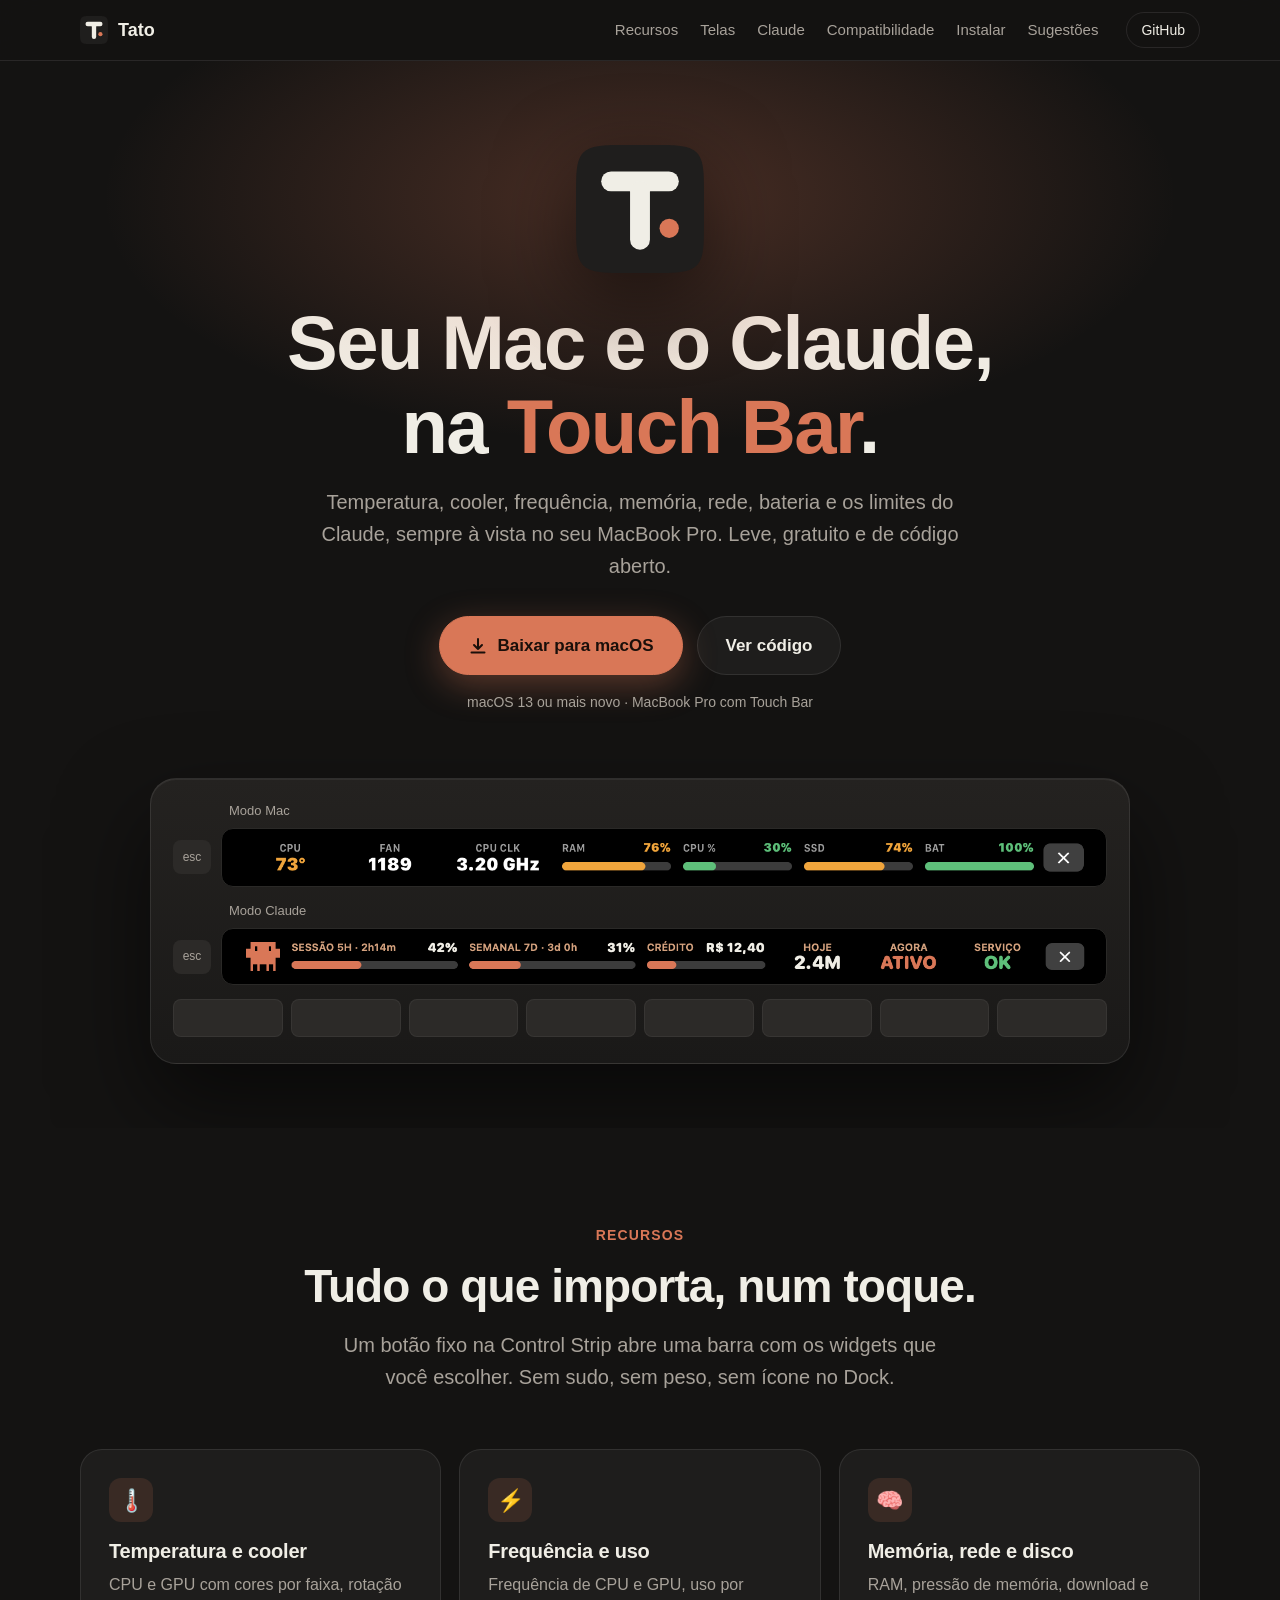
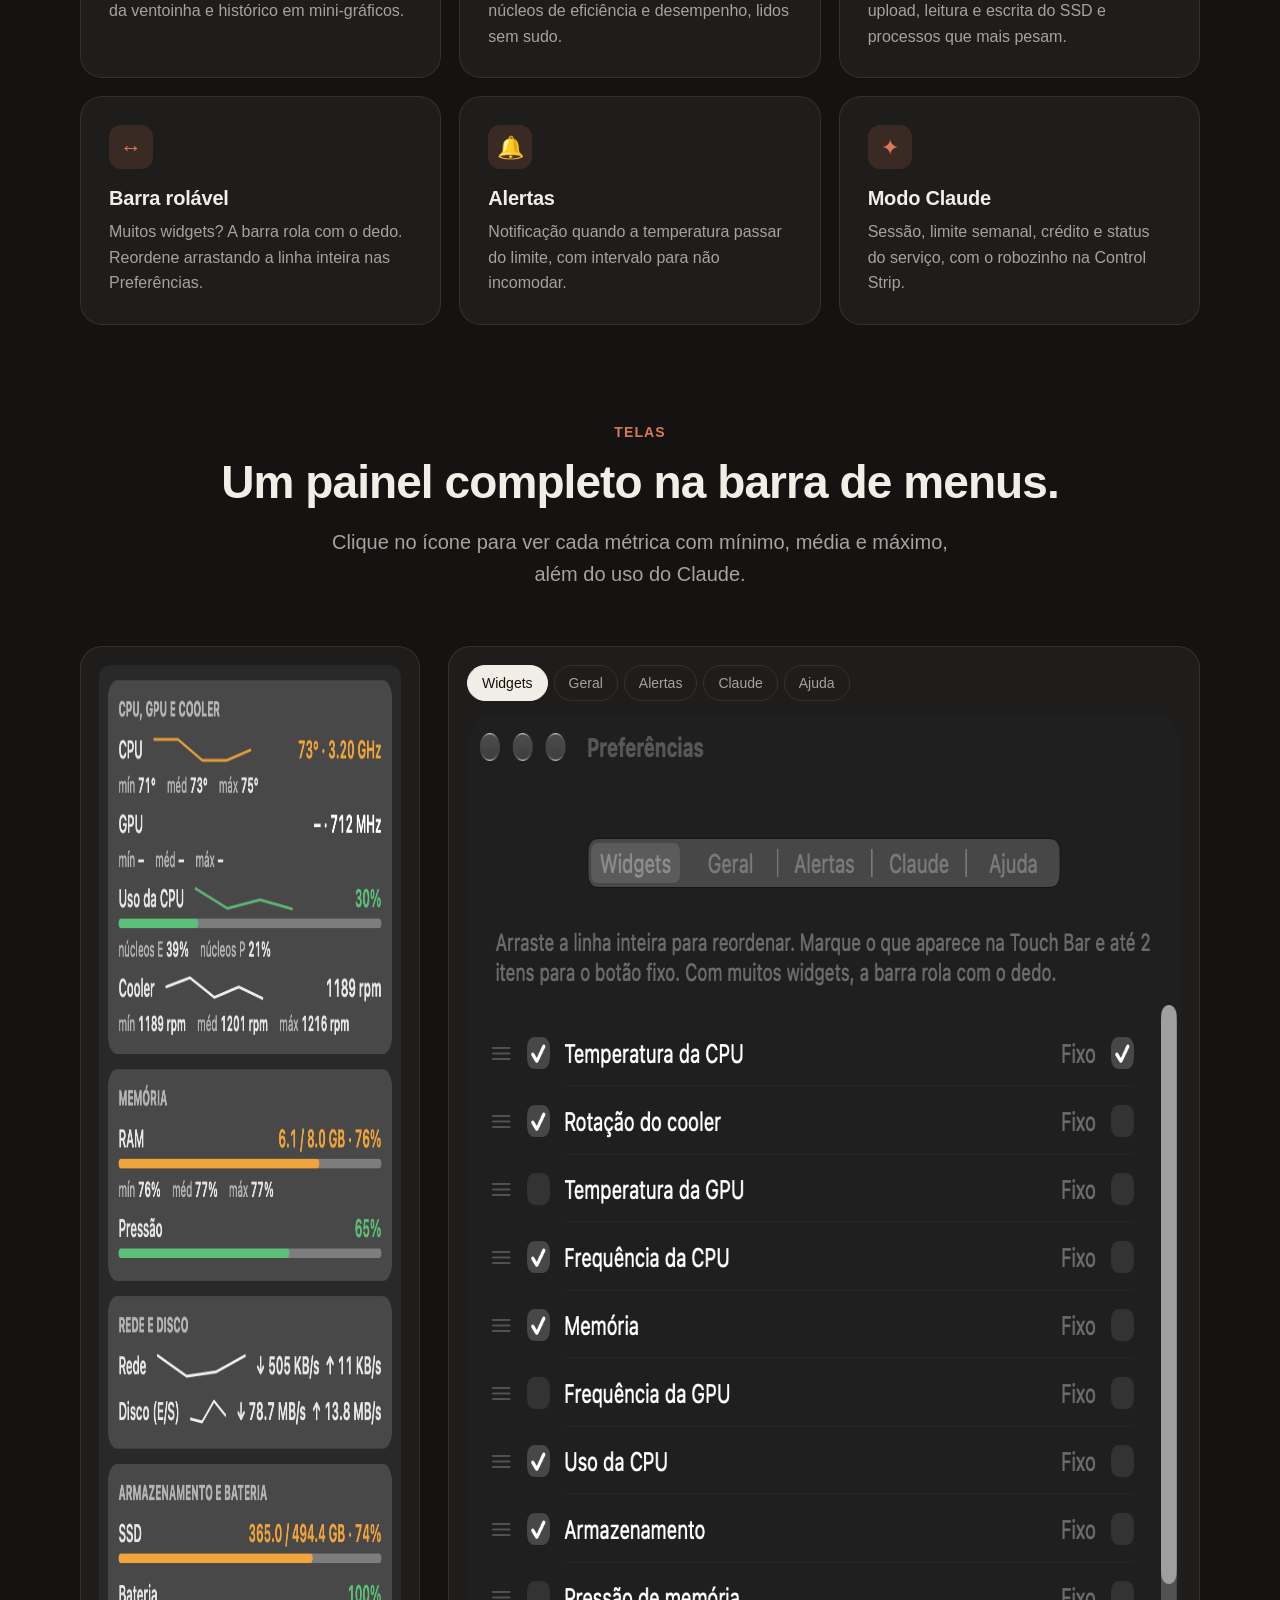
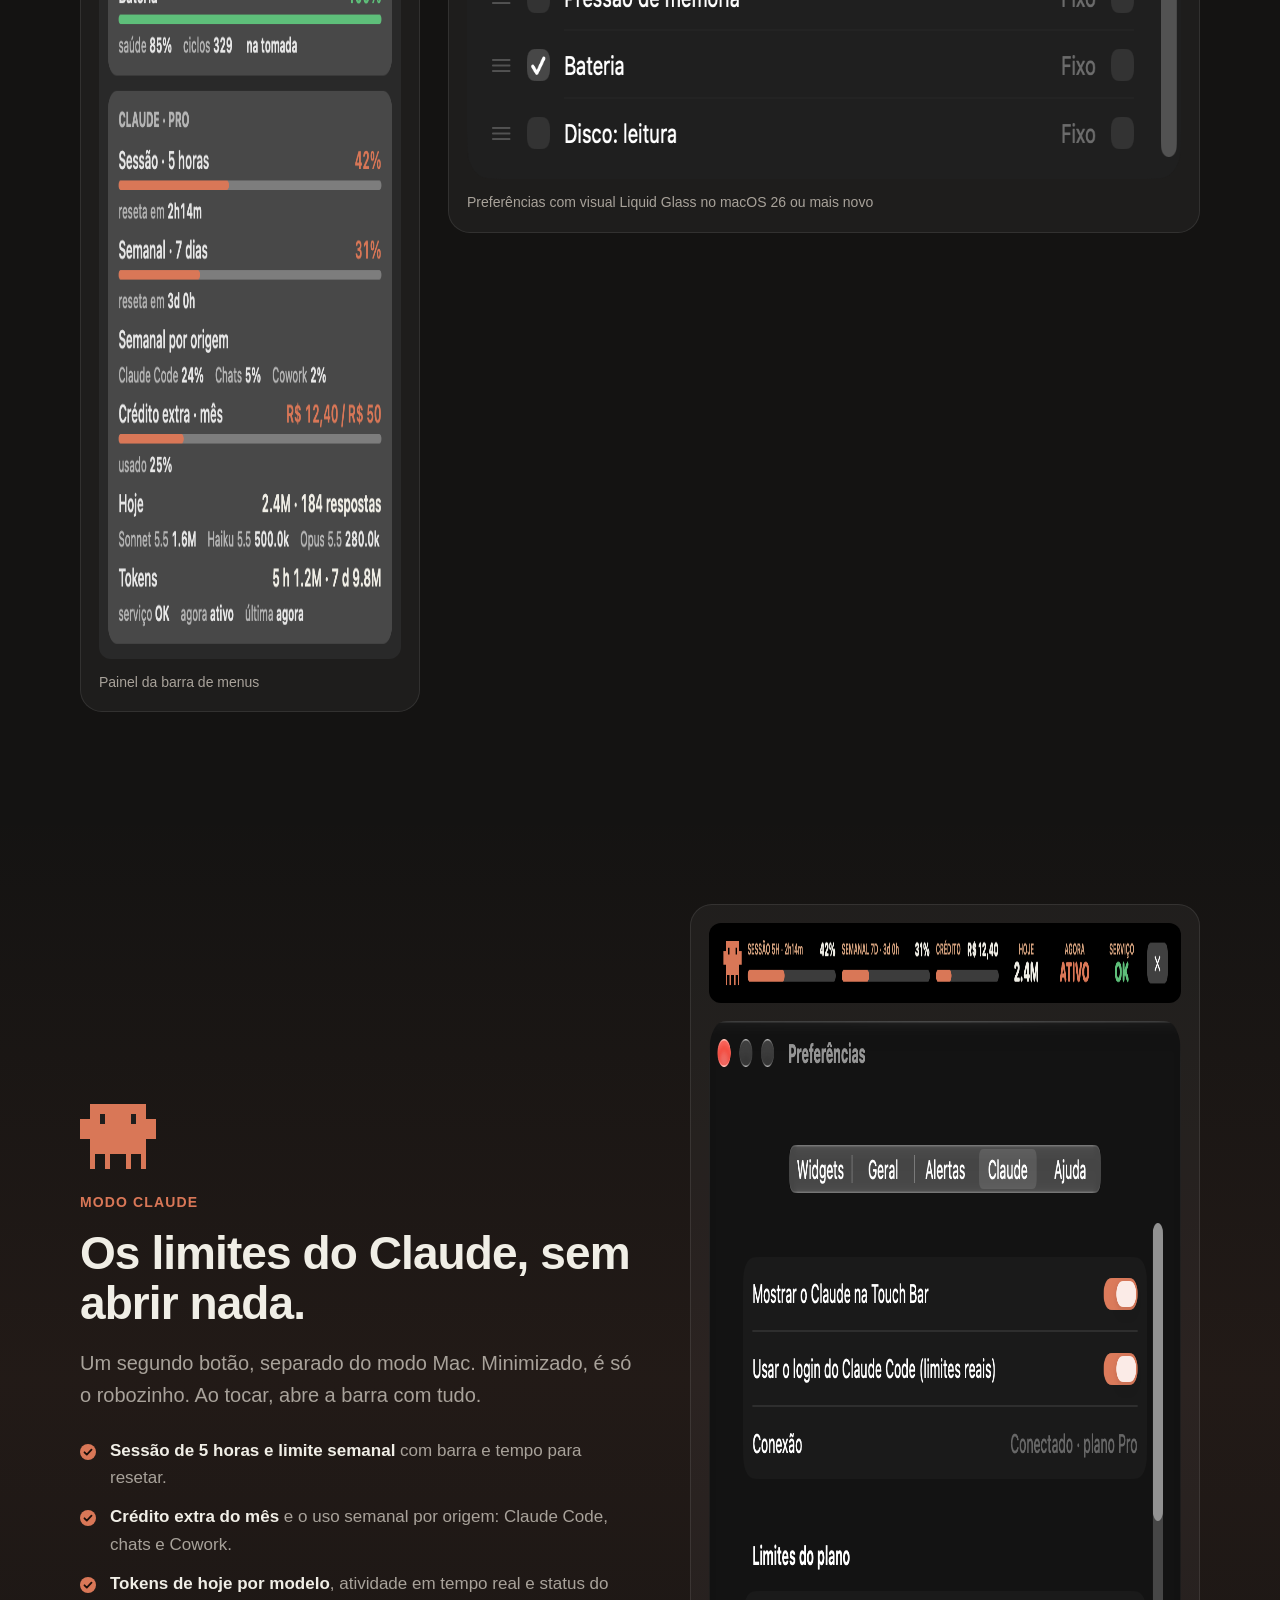
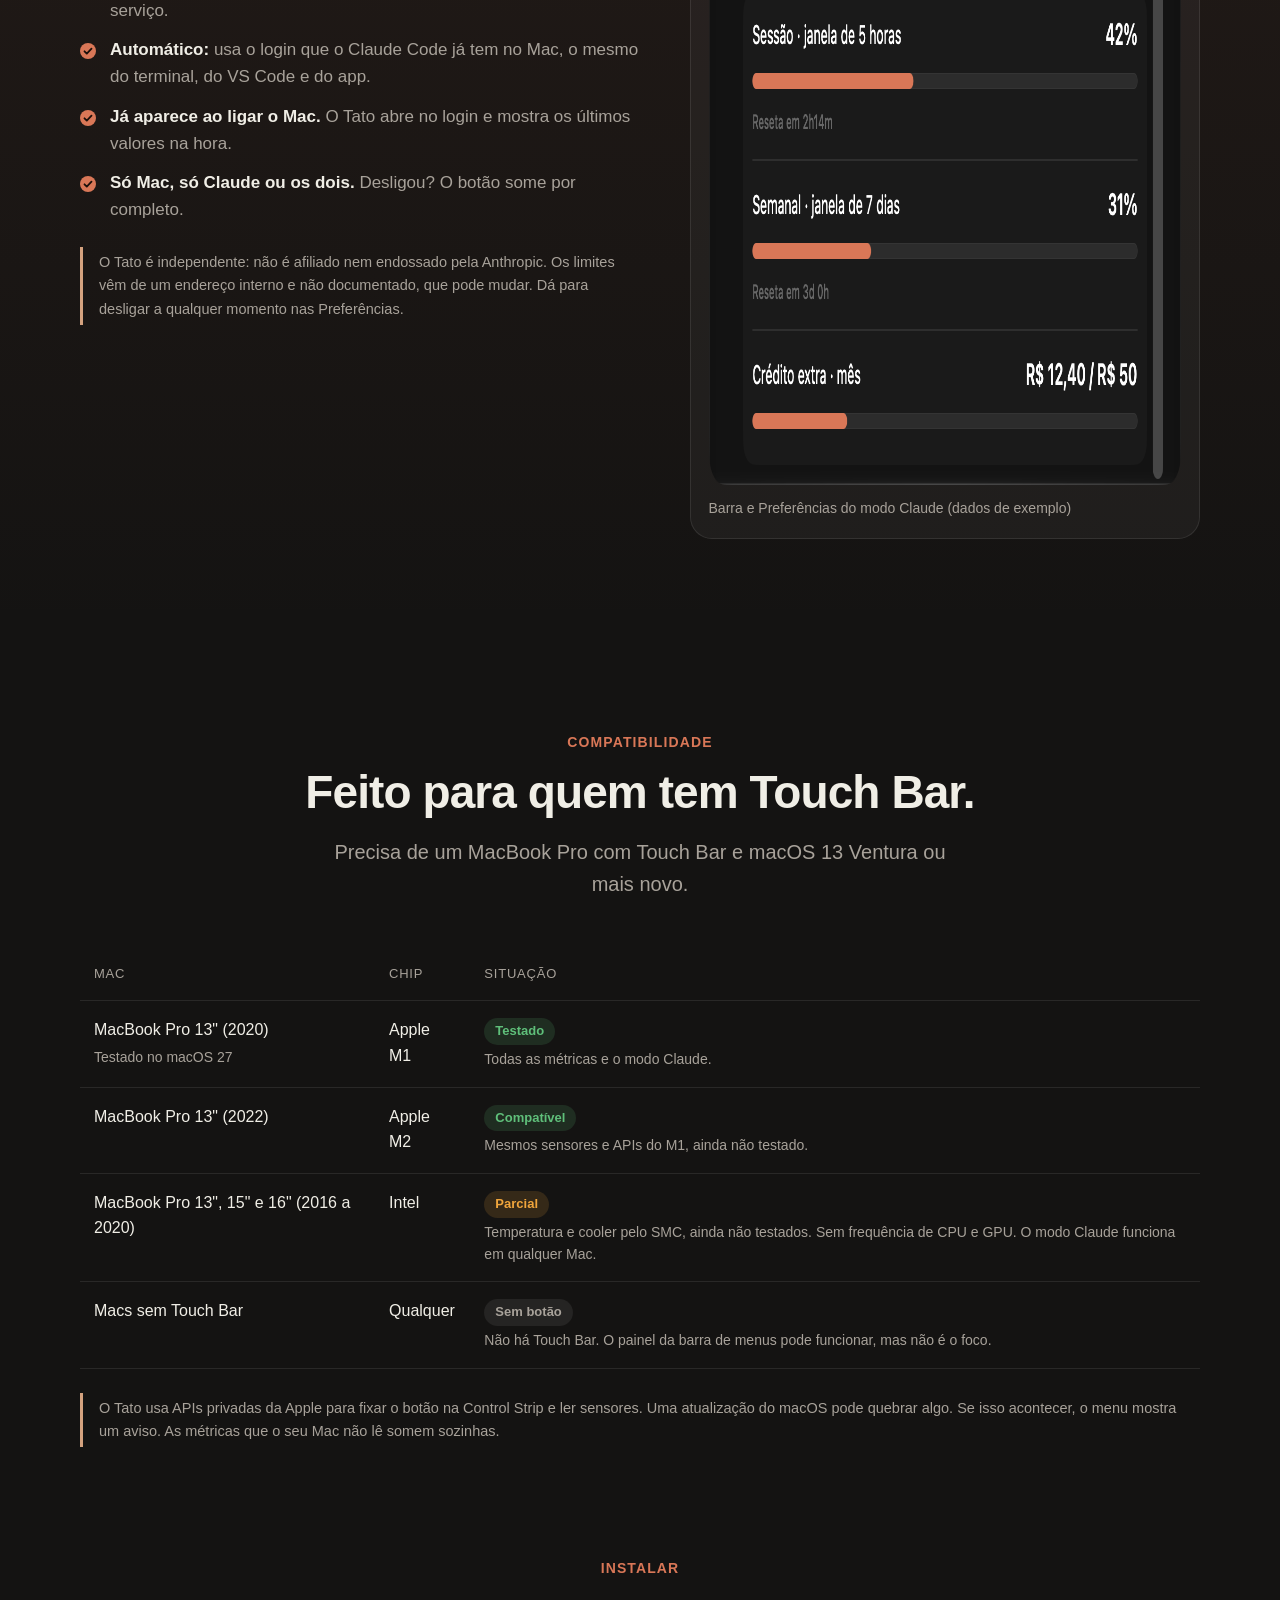
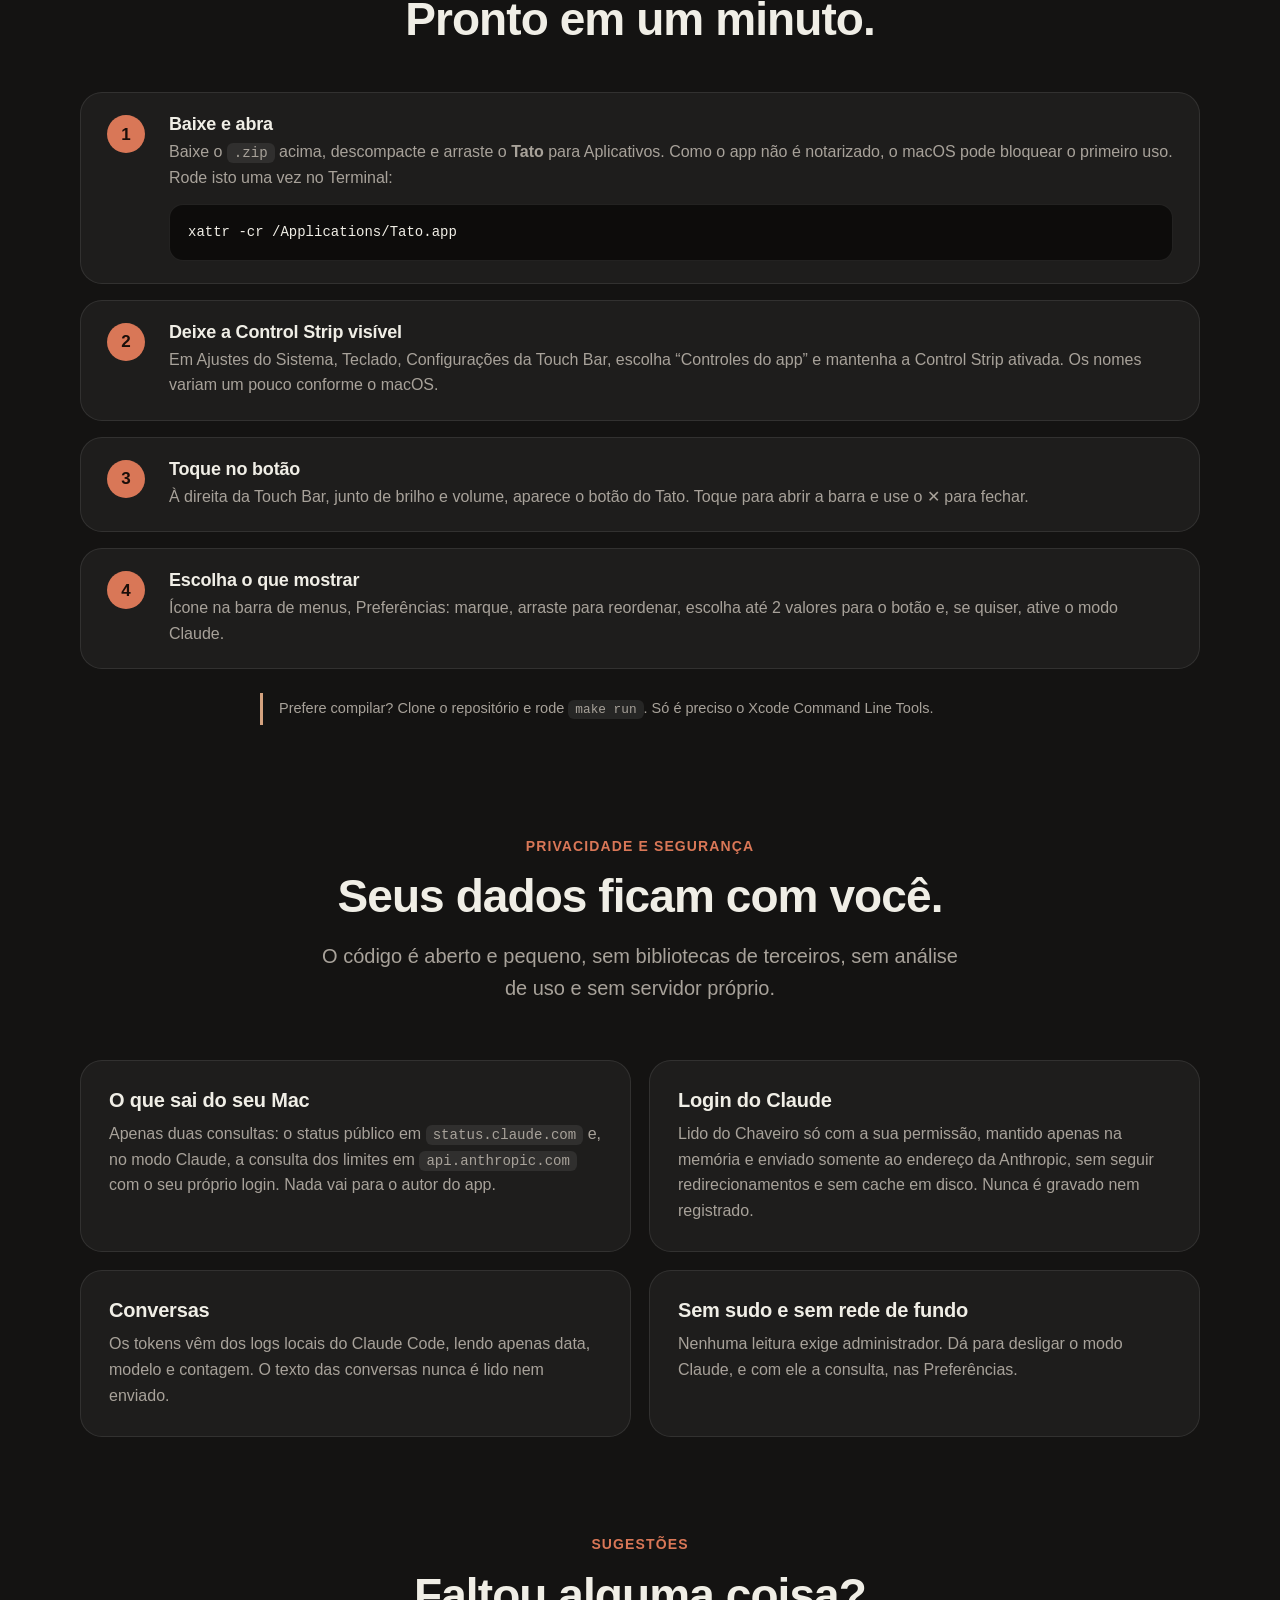
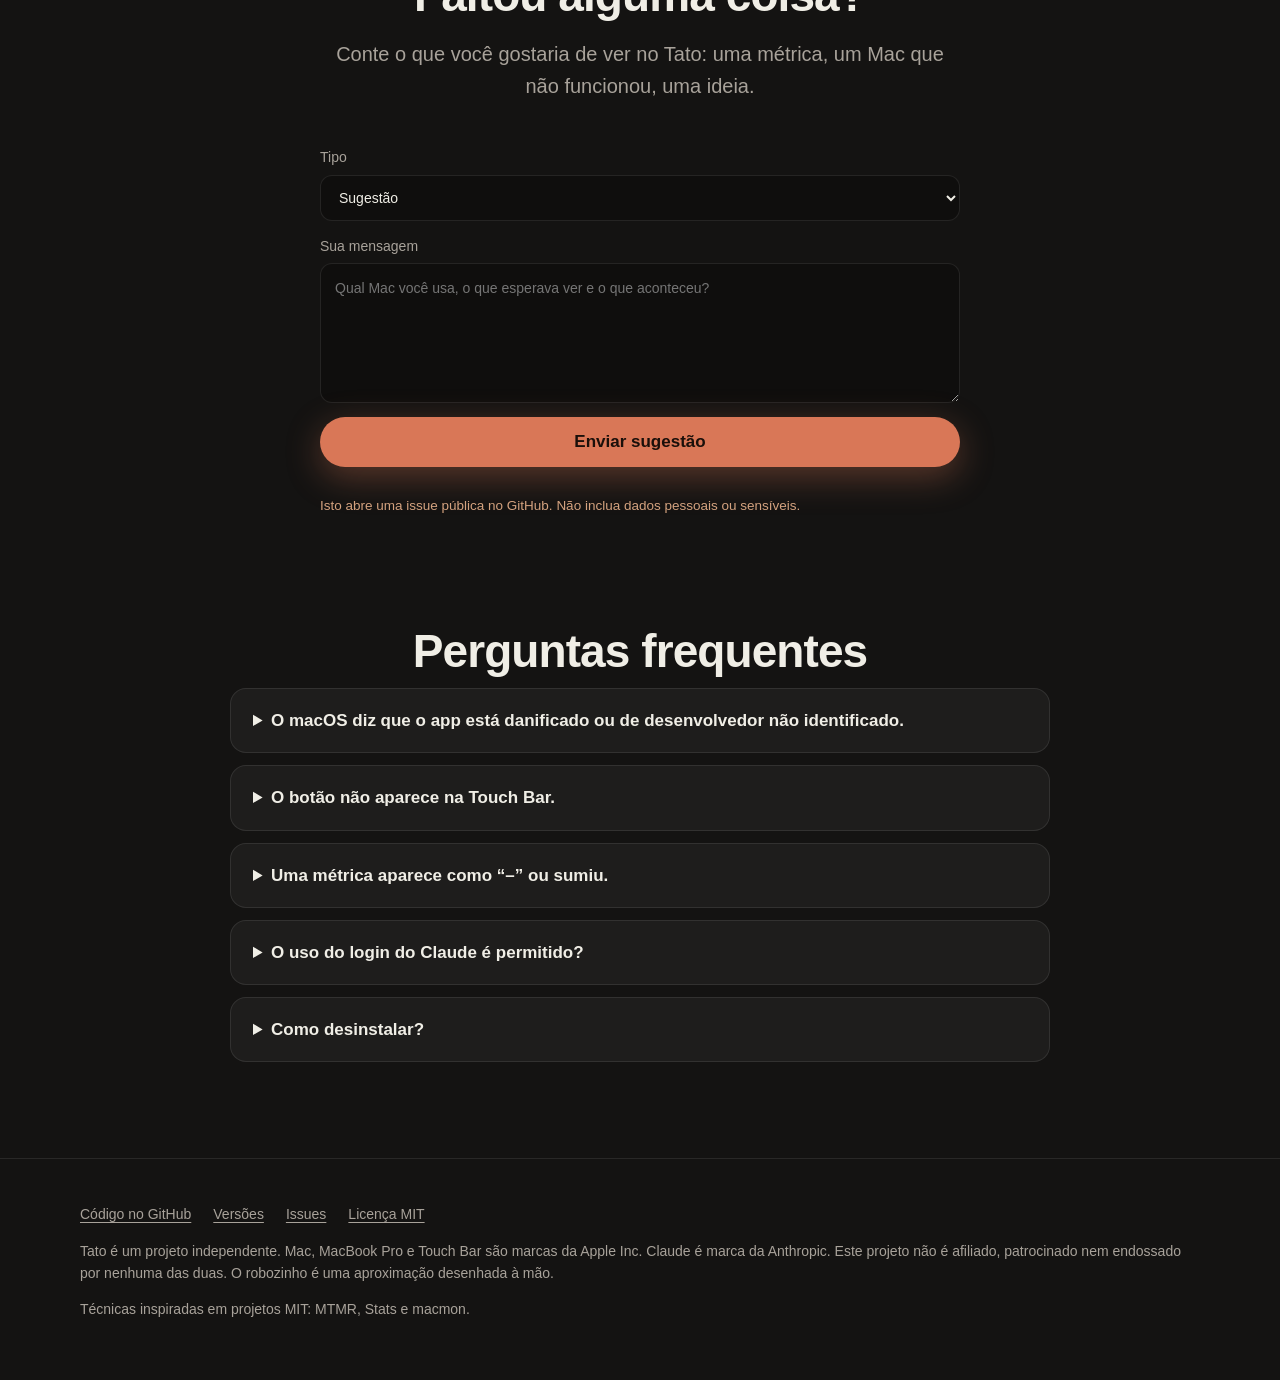
==== docs/index.html @ 489f2dd9 "Tato 2.0.0: Mac and Claude metrics on the Touch Bar Control Strip button with a scrollable widget ba" ====
<!doctype html>
<html lang="pt-BR">
<head>
<meta charset="utf-8">
<meta name="viewport" content="width=device-width, initial-scale=1">
<meta http-equiv="Content-Security-Policy" content="default-src 'none'; img-src 'self' data:; style-src 'self' 'unsafe-inline'; script-src 'self' 'unsafe-inline'; connect-src https://api.github.com; base-uri 'none'; form-action 'none'">
<meta name="referrer" content="no-referrer">
<title>Tato · Métricas do Mac e do Claude na Touch Bar</title>
<meta name="description" content="Tato mostra temperatura, cooler, frequência, memória, rede, bateria e os limites do Claude direto na Touch Bar do seu MacBook Pro. Gratuito e de código aberto.">
<meta name="color-scheme" content="dark">
<meta name="theme-color" content="#141312">
<link rel="icon" href="favicon.svg" type="image/svg+xml">
<style>
  :root {
    --bg: #141312; --bg2: #1b1a18; --card: rgba(255,255,255,.045); --line: rgba(255,255,255,.09);
    --cream: #f0eee6; --muted: #a8a29a; --clay: #d97757; --kraft: #d4a27f; --ok: #5fbf7a; --warn: #f0a53c;
    --radius: 22px;
    --font: -apple-system, BlinkMacSystemFont, "SF Pro Display", "SF Pro Text", "Helvetica Neue", Helvetica, Arial, sans-serif;
    --mono: ui-monospace, "SF Mono", Menlo, Consolas, monospace;
  }
  * { box-sizing: border-box; }
  [hidden] { display: none !important; }
  html { scroll-behavior: smooth; }
  body { margin: 0; background: var(--bg); color: var(--cream); font: 17px/1.6 var(--font); -webkit-font-smoothing: antialiased; }
  a { color: inherit; }
  img { max-width: 100%; display: block; }
  .wrap { width: min(1120px, 100% - 40px); margin-inline: auto; }
  section { padding: 96px 0; }
  h1, h2, h3 { line-height: 1.1; letter-spacing: -.02em; margin: 0; }
  h2 { font-size: clamp(30px, 4.4vw, 46px); }
  h3 { font-size: 20px; letter-spacing: -.01em; }
  .eyebrow { color: var(--clay); font-weight: 600; font-size: 14px; letter-spacing: .08em; text-transform: uppercase; margin-bottom: 14px; }
  .lead { color: var(--muted); font-size: 20px; max-width: 640px; margin: 18px 0 0; }
  .center { text-align: center; } .center .lead { margin-inline: auto; }

  /* nav */
  nav { position: sticky; top: 0; z-index: 10; backdrop-filter: saturate(180%) blur(18px); -webkit-backdrop-filter: saturate(180%) blur(18px); background: rgba(20,19,18,.72); border-bottom: 1px solid var(--line); }
  nav .wrap { display: flex; align-items: center; gap: 28px; height: 60px; }
  .brand { display: flex; align-items: center; gap: 10px; font-weight: 700; font-size: 18px; text-decoration: none; }
  .brand img { width: 28px; height: 28px; }
  nav .links { display: flex; gap: 22px; margin-left: auto; font-size: 15px; color: var(--muted); }
  nav .links a { text-decoration: none; } nav .links a:hover { color: var(--cream); }
  @media (max-width: 760px) { nav .links { display: none; } nav .gh { margin-left: auto; } }
  .gh { font-size: 14px; border: 1px solid var(--line); border-radius: 999px; padding: 6px 14px; text-decoration: none; }
  .gh:hover { background: var(--card); }

  /* hero */
  .hero { padding: 84px 0 64px; text-align: center; position: relative; overflow: hidden; }
  .hero::before { content: ""; position: absolute; inset: -20% -10% auto; height: 700px; background: radial-gradient(closest-side, rgba(217,119,87,.28), transparent 70%); pointer-events: none; }
  .hero .icon { width: 128px; height: 128px; margin: 0 auto 28px; filter: drop-shadow(0 22px 40px rgba(0,0,0,.55)); }
  .hero h1 { font-size: clamp(44px, 7vw, 76px); }
  .hero h1 span { color: var(--clay); }
  .hero .lead { margin-inline: auto; }
  .cta { display: flex; gap: 14px; justify-content: center; flex-wrap: wrap; margin-top: 34px; }
  .btn { display: inline-flex; align-items: center; gap: 10px; border-radius: 999px; padding: 15px 28px; font-weight: 600; font-size: 17px; text-decoration: none; border: 1px solid var(--line); transition: transform .15s, background .15s; }
  .btn:hover { transform: translateY(-1px); }
  .btn.primary { background: var(--clay); border-color: var(--clay); color: #1a0f0a; box-shadow: 0 10px 34px rgba(217,119,87,.35); }
  .btn.primary:hover { background: #e5886a; }
  .btn.ghost { background: var(--card); }
  .btn svg { width: 20px; height: 20px; }
  .meta { color: var(--muted); font-size: 14px; margin-top: 16px; min-height: 22px; }

  /* touch bar mock */
  .device { margin: 64px auto 0; max-width: 980px; position: relative; }
  .keyboard { background: linear-gradient(#242220, #1a1918); border: 1px solid var(--line); border-radius: 26px; padding: 22px 22px 26px; box-shadow: 0 40px 90px rgba(0,0,0,.55), inset 0 1px 0 rgba(255,255,255,.06); }
  .keys { display: flex; gap: 8px; margin-top: 14px; }
  .keys i { flex: 1; height: 38px; border-radius: 8px; background: #2c2a28; border: 1px solid rgba(255,255,255,.05); }
  .tb-row { display: flex; align-items: center; gap: 10px; }
  .tb-row b { font-weight: 500; font-size: 12px; color: var(--muted); width: 38px; height: 34px; display: grid; place-items: center; border-radius: 8px; background: #2c2a28; }
  .tb { flex: 1; background: #000; border-radius: 12px; padding: 5px 8px; border: 1px solid #2a2927; overflow: hidden; }
  .tb img { width: 100%; height: auto; }
  .tb-label { text-align: left; font-size: 13px; color: var(--muted); margin: 14px 0 6px 56px; }
  .tb-label:first-child { margin-top: 0; }

  /* cards */
  .grid { display: grid; gap: 18px; margin-top: 56px; }
  .g3 { grid-template-columns: repeat(3, 1fr); } .g2 { grid-template-columns: repeat(2, 1fr); }
  @media (max-width: 900px) { .g3 { grid-template-columns: repeat(2, 1fr); } }
  @media (max-width: 620px) { .g3, .g2 { grid-template-columns: 1fr; } section { padding: 70px 0; } }
  .card { background: var(--card); border: 1px solid var(--line); border-radius: var(--radius); padding: 28px; }
  .card p { color: var(--muted); margin: 10px 0 0; font-size: 16px; }
  .card .ico { width: 44px; height: 44px; border-radius: 12px; display: grid; place-items: center; background: rgba(217,119,87,.14); color: var(--clay); margin-bottom: 18px; font-size: 22px; }

  /* shots */
  .shots { display: grid; grid-template-columns: 340px 1fr; gap: 28px; align-items: start; margin-top: 56px; }
  @media (max-width: 860px) { .shots { grid-template-columns: 1fr; } }
  .shot { background: var(--card); border: 1px solid var(--line); border-radius: var(--radius); padding: 18px; }
  .shot img { border-radius: 12px; width: 100%; }
  .shot figcaption { color: var(--muted); font-size: 14px; margin-top: 12px; }
  figure { margin: 0; }
  .stack { display: grid; gap: 22px; }
  .tabs { display: flex; gap: 6px; flex-wrap: wrap; margin-bottom: 14px; }
  .tabs button { font: inherit; font-size: 14px; color: var(--muted); background: transparent; border: 1px solid var(--line); border-radius: 999px; padding: 6px 14px; cursor: pointer; }
  .tabs button[aria-selected="true"] { color: #1a0f0a; background: var(--cream); border-color: var(--cream); }

  /* claude */
  .claude { background: linear-gradient(180deg, transparent, rgba(217,119,87,.07) 40%, transparent); }
  .claude-grid { display: grid; grid-template-columns: 1.1fr 1fr; gap: 48px; align-items: center; }
  @media (max-width: 900px) { .claude-grid { grid-template-columns: 1fr; } }
  .robot { width: 76px; height: auto; margin-bottom: 22px; image-rendering: pixelated; }
  ul.ticks { list-style: none; padding: 0; margin: 26px 0 0; display: grid; gap: 12px; }
  ul.ticks li { padding-left: 30px; position: relative; color: var(--muted); }
  ul.ticks li b { color: var(--cream); font-weight: 600; }
  ul.ticks li::before { content: ""; position: absolute; left: 0; top: 7px; width: 16px; height: 16px; border-radius: 50%; background: var(--clay) url("data:image/svg+xml,%3Csvg xmlns='http://www.w3.org/2000/svg' viewBox='0 0 16 16'%3E%3Cpath d='M4.5 8.3l2.3 2.3 4.7-4.9' fill='none' stroke='%231a0f0a' stroke-width='1.8' stroke-linecap='round' stroke-linejoin='round'/%3E%3C/svg%3E") center/16px no-repeat; }
  .note { margin-top: 24px; font-size: 14.5px; color: var(--muted); border-left: 3px solid var(--kraft); padding: 4px 0 4px 16px; }

  /* table */
  .table { width: 100%; border-collapse: collapse; margin-top: 48px; font-size: 16px; }
  .table th, .table td { text-align: left; padding: 16px 14px; border-bottom: 1px solid var(--line); vertical-align: top; }
  .table th { color: var(--muted); font-weight: 500; font-size: 13px; text-transform: uppercase; letter-spacing: .06em; }
  .table td small { display: block; color: var(--muted); font-size: 14px; margin-top: 3px; }
  .pill { display: inline-block; border-radius: 999px; padding: 3px 11px; font-size: 13px; font-weight: 600; white-space: nowrap; }
  .pill.ok { background: rgba(95,191,122,.15); color: var(--ok); }
  .pill.warn { background: rgba(240,165,60,.15); color: var(--warn); }
  .pill.dim { background: rgba(255,255,255,.07); color: var(--muted); }
  .tablewrap { overflow-x: auto; }

  /* steps */
  .steps { counter-reset: s; display: grid; gap: 16px; margin-top: 48px; padding: 0; list-style: none; }
  .steps li { counter-increment: s; display: grid; grid-template-columns: 44px 1fr; gap: 18px; background: var(--card); border: 1px solid var(--line); border-radius: var(--radius); padding: 22px 26px; }
  .steps li::before { content: counter(s); width: 38px; height: 38px; border-radius: 50%; background: var(--clay); color: #1a0f0a; font-weight: 700; display: grid; place-items: center; }
  .steps h3 { font-size: 18px; } .steps p { color: var(--muted); margin: 4px 0 0; font-size: 16px; }
  code, kbd { font-family: var(--mono); font-size: .88em; background: rgba(255,255,255,.08); border-radius: 6px; padding: 2px 7px; }
  pre { background: #0d0c0b; border: 1px solid var(--line); border-radius: 14px; padding: 16px 18px; overflow-x: auto; font: 14px/1.6 var(--mono); color: var(--cream); margin: 14px 0 0; }

  /* form */
  form { max-width: 640px; margin: 44px auto 0; display: grid; gap: 14px; text-align: left; }
  label { font-size: 14px; color: var(--muted); display: grid; gap: 6px; }
  input, select, textarea { font: inherit; color: var(--cream); background: #0f0e0d; border: 1px solid var(--line); border-radius: 12px; padding: 13px 14px; width: 100%; }
  input:focus, select:focus, textarea:focus { outline: 2px solid var(--clay); outline-offset: 1px; }
  textarea { min-height: 140px; resize: vertical; }
  .form-note { font-size: 13.5px; color: var(--muted); }
  .form-note.warn { color: var(--kraft); }

  details { background: var(--card); border: 1px solid var(--line); border-radius: 16px; padding: 18px 22px; margin-top: 12px; }
  summary { cursor: pointer; font-weight: 600; } details p { color: var(--muted); margin: 10px 0 0; font-size: 16px; }

  footer { border-top: 1px solid var(--line); padding: 44px 0 60px; color: var(--muted); font-size: 14px; }
  footer .wrap { display: grid; gap: 14px; }
  footer .row { display: flex; gap: 22px; flex-wrap: wrap; align-items: center; }
  footer a { text-decoration: underline; text-underline-offset: 3px; }
  .sr { position: absolute; width: 1px; height: 1px; overflow: hidden; clip: rect(0 0 0 0); }
  @media (prefers-reduced-motion: reduce) { html { scroll-behavior: auto; } .btn { transition: none; } }
</style>
</head>
<body>

<nav>
  <div class="wrap">
    <a class="brand" href="#top"><img src="icon.svg" alt="" width="28" height="28">Tato</a>
    <div class="links">
      <a href="#recursos">Recursos</a>
      <a href="#telas">Telas</a>
      <a href="#claude">Claude</a>
      <a href="#compatibilidade">Compatibilidade</a>
      <a href="#instalar">Instalar</a>
      <a href="#sugestoes">Sugestões</a>
    </div>
    <a class="gh" href="https://github.com/waltinho17/tato" rel="noopener">GitHub</a>
  </div>
</nav>

<header class="hero" id="top">
  <div class="wrap">
    <img class="icon" src="icon.svg" alt="Ícone do Tato: um T branco com um ponto laranja sobre fundo grafite" width="128" height="128">
    <h1>Seu Mac e o Claude,<br>na <span>Touch Bar</span>.</h1>
    <p class="lead">Temperatura, cooler, frequência, memória, rede, bateria e os limites do Claude, sempre à vista no seu MacBook Pro. Leve, gratuito e de código aberto.</p>
    <div class="cta">
      <a id="download" class="btn primary" href="https://github.com/waltinho17/tato/releases/latest" rel="noopener">
        <svg viewBox="0 0 20 20" fill="none" stroke="currentColor" stroke-width="2" stroke-linecap="round" stroke-linejoin="round" aria-hidden="true"><path d="M10 3v10m0 0l-4-4m4 4l4-4M3.5 16.5h13"/></svg>
        <span id="download-label">Baixar para macOS</span>
      </a>
      <a class="btn ghost" href="https://github.com/waltinho17/tato" rel="noopener">Ver código</a>
    </div>
    <p class="meta" id="download-meta">macOS 13 ou mais novo · MacBook Pro com Touch Bar</p>

    <div class="device" aria-label="Exemplos da Touch Bar com o Tato">
      <div class="keyboard">
        <div class="tb-label">Modo Mac</div>
        <div class="tb-row"><b>esc</b><div class="tb"><img src="assets/mac-bar.png" alt="Touch Bar com CPU, cooler, frequência, memória, uso, SSD e bateria" width="1464" height="80"></div></div>
        <div class="tb-label">Modo Claude</div>
        <div class="tb-row"><b>esc</b><div class="tb"><img src="assets/claude-bar.png" alt="Touch Bar com sessão, limite semanal, crédito, tokens do dia, atividade e status do Claude" width="1524" height="80"></div></div>
        <div class="keys" aria-hidden="true"><i></i><i></i><i></i><i></i><i></i><i></i><i></i><i></i></div>
      </div>
    </div>
  </div>
</header>

<section id="recursos">
  <div class="wrap">
    <div class="center">
      <div class="eyebrow">Recursos</div>
      <h2>Tudo o que importa, num toque.</h2>
      <p class="lead">Um botão fixo na Control Strip abre uma barra com os widgets que você escolher. Sem sudo, sem peso, sem ícone no Dock.</p>
    </div>
    <div class="grid g3">
      <div class="card"><div class="ico">🌡️</div><h3>Temperatura e cooler</h3><p>CPU e GPU com cores por faixa, rotação da ventoinha e histórico em mini-gráficos.</p></div>
      <div class="card"><div class="ico">⚡</div><h3>Frequência e uso</h3><p>Frequência de CPU e GPU, uso por núcleos de eficiência e desempenho, lidos sem sudo.</p></div>
      <div class="card"><div class="ico">🧠</div><h3>Memória, rede e disco</h3><p>RAM, pressão de memória, download e upload, leitura e escrita do SSD e processos que mais pesam.</p></div>
      <div class="card"><div class="ico">↔️</div><h3>Barra rolável</h3><p>Muitos widgets? A barra rola com o dedo. Reordene arrastando a linha inteira nas Preferências.</p></div>
      <div class="card"><div class="ico">🔔</div><h3>Alertas</h3><p>Notificação quando a temperatura passar do limite, com intervalo para não incomodar.</p></div>
      <div class="card"><div class="ico">✦</div><h3>Modo Claude</h3><p>Sessão, limite semanal, crédito e status do serviço, com o robozinho na Control Strip.</p></div>
    </div>
  </div>
</section>

<section id="telas" style="padding-top:0">
  <div class="wrap">
    <div class="center">
      <div class="eyebrow">Telas</div>
      <h2>Um painel completo na barra de menus.</h2>
      <p class="lead">Clique no ícone para ver cada métrica com mínimo, média e máximo, além do uso do Claude.</p>
    </div>
    <div class="shots">
      <figure class="shot"><img src="assets/dashboard.png" alt="Painel do Tato na barra de menus com CPU, memória, rede, bateria e Claude" width="680" height="1594" loading="lazy"><figcaption>Painel da barra de menus</figcaption></figure>
      <div class="stack">
        <figure class="shot">
          <div class="tabs" role="tablist" aria-label="Telas de preferências">
            <button role="tab" aria-selected="true" data-img="assets/prefs-tab0.png" data-alt="Preferências, aba Widgets, com lista para arrastar e reordenar">Widgets</button>
            <button role="tab" aria-selected="false" data-img="assets/prefs-tab1.png" data-alt="Preferências, aba Geral">Geral</button>
            <button role="tab" aria-selected="false" data-img="assets/prefs-tab2.png" data-alt="Preferências, aba Alertas">Alertas</button>
            <button role="tab" aria-selected="false" data-img="assets/prefs-tab3.png" data-alt="Preferências, aba Claude, com limites do plano">Claude</button>
            <button role="tab" aria-selected="false" data-img="assets/prefs-tab4.png" data-alt="Preferências, aba Ajuda, com o passo a passo">Ajuda</button>
          </div>
          <img id="prefs-img" src="assets/prefs-tab0.png" alt="Preferências, aba Widgets, com lista para arrastar e reordenar" width="1000" height="1064" loading="lazy">
          <figcaption>Preferências com visual Liquid Glass no macOS 26 ou mais novo</figcaption>
        </figure>
      </div>
    </div>
  </div>
</section>

<section id="claude" class="claude">
  <div class="wrap claude-grid">
    <div>
      <img class="robot" src="assets/robot.svg" alt="Robozinho pixelado do Claude" width="76" height="66">
      <div class="eyebrow">Modo Claude</div>
      <h2>Os limites do Claude, sem abrir nada.</h2>
      <p class="lead">Um segundo botão, separado do modo Mac. Minimizado, é só o robozinho. Ao tocar, abre a barra com tudo.</p>
      <ul class="ticks">
        <li><b>Sessão de 5 horas e limite semanal</b> com barra e tempo para resetar.</li>
        <li><b>Crédito extra do mês</b> e o uso semanal por origem: Claude Code, chats e Cowork.</li>
        <li><b>Tokens de hoje por modelo</b>, atividade em tempo real e status do serviço.</li>
        <li><b>Automático:</b> usa o login que o Claude Code já tem no Mac, o mesmo do terminal, do VS Code e do app.</li>
        <li><b>Já aparece ao ligar o Mac.</b> O Tato abre no login e mostra os últimos valores na hora.</li>
        <li><b>Só Mac, só Claude ou os dois.</b> Desligou? O botão some por completo.</li>
      </ul>
      <p class="note">O Tato é independente: não é afiliado nem endossado pela Anthropic. Os limites vêm de um endereço interno e não documentado, que pode mudar. Dá para desligar a qualquer momento nas Preferências.</p>
    </div>
    <figure class="shot"><img src="assets/claude-bar.png" alt="Barra do Claude na Touch Bar" width="1524" height="80" loading="lazy" style="background:#000;padding:6px;border-radius:12px"><div style="height:18px"></div><img src="assets/prefs-tab3.png" alt="Aba Claude das Preferências" width="1000" height="1064" loading="lazy"><figcaption>Barra e Preferências do modo Claude (dados de exemplo)</figcaption></figure>
  </div>
</section>

<section id="compatibilidade">
  <div class="wrap">
    <div class="center">
      <div class="eyebrow">Compatibilidade</div>
      <h2>Feito para quem tem Touch Bar.</h2>
      <p class="lead">Precisa de um MacBook Pro com Touch Bar e macOS 13 Ventura ou mais novo.</p>
    </div>
    <div class="tablewrap">
      <table class="table">
        <thead><tr><th>Mac</th><th>Chip</th><th>Situação</th></tr></thead>
        <tbody>
          <tr><td>MacBook Pro 13" (2020)<small>Testado no macOS 27</small></td><td>Apple M1</td><td><span class="pill ok">Testado</span><small>Todas as métricas e o modo Claude.</small></td></tr>
          <tr><td>MacBook Pro 13" (2022)</td><td>Apple M2</td><td><span class="pill ok">Compatível</span><small>Mesmos sensores e APIs do M1, ainda não testado.</small></td></tr>
          <tr><td>MacBook Pro 13", 15" e 16" (2016 a 2020)</td><td>Intel</td><td><span class="pill warn">Parcial</span><small>Temperatura e cooler pelo SMC, ainda não testados. Sem frequência de CPU e GPU. O modo Claude funciona em qualquer Mac.</small></td></tr>
          <tr><td>Macs sem Touch Bar</td><td>Qualquer</td><td><span class="pill dim">Sem botão</span><small>Não há Touch Bar. O painel da barra de menus pode funcionar, mas não é o foco.</small></td></tr>
        </tbody>
      </table>
    </div>
    <p class="note">O Tato usa APIs privadas da Apple para fixar o botão na Control Strip e ler sensores. Uma atualização do macOS pode quebrar algo. Se isso acontecer, o menu mostra um aviso. As métricas que o seu Mac não lê somem sozinhas.</p>
  </div>
</section>

<section id="instalar" style="padding-top:0">
  <div class="wrap">
    <div class="center">
      <div class="eyebrow">Instalar</div>
      <h2>Pronto em um minuto.</h2>
    </div>
    <ol class="steps">
      <li><div><h3>Baixe e abra</h3><p>Baixe o <code>.zip</code> acima, descompacte e arraste o <b>Tato</b> para Aplicativos. Como o app não é notarizado, o macOS pode bloquear o primeiro uso. Rode isto uma vez no Terminal:</p><pre>xattr -cr /Applications/Tato.app</pre></div></li>
      <li><div><h3>Deixe a Control Strip visível</h3><p>Em Ajustes do Sistema, Teclado, Configurações da Touch Bar, escolha “Controles do app” e mantenha a Control Strip ativada. Os nomes variam um pouco conforme o macOS.</p></div></li>
      <li><div><h3>Toque no botão</h3><p>À direita da Touch Bar, junto de brilho e volume, aparece o botão do Tato. Toque para abrir a barra e use o ✕ para fechar.</p></div></li>
      <li><div><h3>Escolha o que mostrar</h3><p>Ícone na barra de menus, Preferências: marque, arraste para reordenar, escolha até 2 valores para o botão e, se quiser, ative o modo Claude.</p></div></li>
    </ol>
    <p class="note" style="max-width:760px;margin-inline:auto">Prefere compilar? Clone o repositório e rode <code>make run</code>. Só é preciso o Xcode Command Line Tools.</p>
  </div>
</section>

<section id="seguranca" style="padding-top:0">
  <div class="wrap">
    <div class="center">
      <div class="eyebrow">Privacidade e segurança</div>
      <h2>Seus dados ficam com você.</h2>
      <p class="lead">O código é aberto e pequeno, sem bibliotecas de terceiros, sem análise de uso e sem servidor próprio.</p>
    </div>
    <div class="grid g2">
      <div class="card"><h3>O que sai do seu Mac</h3><p>Apenas duas consultas: o status público em <code>status.claude.com</code> e, no modo Claude, a consulta dos limites em <code>api.anthropic.com</code> com o seu próprio login. Nada vai para o autor do app.</p></div>
      <div class="card"><h3>Login do Claude</h3><p>Lido do Chaveiro só com a sua permissão, mantido apenas na memória e enviado somente ao endereço da Anthropic, sem seguir redirecionamentos e sem cache em disco. Nunca é gravado nem registrado.</p></div>
      <div class="card"><h3>Conversas</h3><p>Os tokens vêm dos logs locais do Claude Code, lendo apenas data, modelo e contagem. O texto das conversas nunca é lido nem enviado.</p></div>
      <div class="card"><h3>Sem sudo e sem rede de fundo</h3><p>Nenhuma leitura exige administrador. Dá para desligar o modo Claude, e com ele a consulta, nas Preferências.</p></div>
    </div>
  </div>
</section>

<section id="sugestoes" class="center" style="padding-top:0">
  <div class="wrap">
    <div class="eyebrow">Sugestões</div>
    <h2>Faltou alguma coisa?</h2>
    <p class="lead">Conte o que você gostaria de ver no Tato: uma métrica, um Mac que não funcionou, uma ideia.</p>
    <form id="feedback" novalidate>
      <label>Tipo
        <select id="fb-type">
          <option value="Sugestão">Sugestão</option>
          <option value="Problema">Problema em um Mac</option>
          <option value="Elogio">Elogio</option>
        </select>
      </label>
      <label>Sua mensagem
        <textarea id="fb-msg" maxlength="1500" placeholder="Qual Mac você usa, o que esperava ver e o que aconteceu?" required></textarea>
      </label>
      <label id="fb-email-wrap" hidden>Seu e-mail (opcional, para eu responder)
        <input id="fb-email" type="email" maxlength="120" placeholder="voce@exemplo.com" autocomplete="email">
      </label>
      <button class="btn primary" type="submit" style="justify-content:center;border:0;cursor:pointer;font-family:inherit">Enviar sugestão</button>
      <p class="form-note" id="fb-note"></p>
    </form>
  </div>
</section>

<section style="padding-top:0">
  <div class="wrap" style="max-width:820px">
    <div class="center"><h2>Perguntas frequentes</h2></div>
    <details><summary>O macOS diz que o app está danificado ou de desenvolvedor não identificado.</summary><p>O Tato é gratuito e não é notarizado pela Apple. Rode <code>xattr -cr /Applications/Tato.app</code> no Terminal e abra de novo.</p></details>
    <details><summary>O botão não aparece na Touch Bar.</summary><p>Confira em Ajustes do Sistema, Teclado, Configurações da Touch Bar, se a Control Strip está ativa e se o modo não é “Control Strip expandida”. Depois reabra o Tato.</p></details>
    <details><summary>Uma métrica aparece como “–” ou sumiu.</summary><p>O seu Mac não lê essa métrica. Rode <code>make probe</code> no repositório para ver exatamente o que cada sensor devolve. A temperatura da GPU também mostra “–” quando ela está parada.</p></details>
    <details><summary>O uso do login do Claude é permitido?</summary><p>O Tato lê o seu próprio login, no seu próprio Mac, e consulta um endereço interno que não é documentado pela Anthropic. Isso pode mudar ou ser restringido a qualquer momento, e a decisão de usar é sua. O recurso vem com opção de desligar.</p></details>
    <details><summary>Como desinstalar?</summary><p>Feche o Tato, apague-o da pasta Aplicativos e, se tiver ativado, remova-o de Ajustes do Sistema, Geral, Itens de Início.</p></details>
  </div>
</section>

<footer>
  <div class="wrap">
    <div class="row"><a href="https://github.com/waltinho17/tato" rel="noopener">Código no GitHub</a><a href="https://github.com/waltinho17/tato/releases" rel="noopener">Versões</a><a href="https://github.com/waltinho17/tato/issues" rel="noopener">Issues</a><a href="https://github.com/waltinho17/tato/blob/main/LICENSE" rel="noopener">Licença MIT</a></div>
    <div>Tato é um projeto independente. Mac, MacBook Pro e Touch Bar são marcas da Apple Inc. Claude é marca da Anthropic. Este projeto não é afiliado, patrocinado nem endossado por nenhuma das duas. O robozinho é uma aproximação desenhada à mão.</div>
    <div>Técnicas inspiradas em projetos MIT: MTMR, Stats e macmon.</div>
  </div>
</footer>

<script>
(function () {
  "use strict";
  var REPO = "waltinho17/tato";
  // Para receber as sugestões por e-mail, coloque um endereço aqui. Ele ficará público no código da página.
  // Vazio: o formulário abre uma issue pública no GitHub.
  var FEEDBACK_EMAIL = "";

  // Download: busca o último release e aponta o botão direto para o .zip.
  var btn = document.getElementById("download");
  var label = document.getElementById("download-label");
  var meta = document.getElementById("download-meta");
  fetch("https://api.github.com/repos/" + REPO + "/releases/latest", { headers: { Accept: "application/vnd.github+json" } })
    .then(function (r) { return r.ok ? r.json() : Promise.reject(); })
    .then(function (rel) {
      var assets = rel.assets || [];
      var zip = assets.filter(function (a) { return /\.zip$/i.test(a.name); })[0] || assets[0];
      var prefix = "https://github.com/" + REPO + "/";
      if (zip && typeof zip.browser_download_url === "string" && zip.browser_download_url.indexOf(prefix) === 0) {
        btn.href = zip.browser_download_url;
        label.textContent = "Baixar Tato " + String(rel.tag_name || "").replace(/^v/, "");
        var mb = zip.size ? " · " + (zip.size / 1048576).toFixed(1).replace(".", ",") + " MB" : "";
        meta.textContent = "macOS 13 ou mais novo · MacBook Pro com Touch Bar" + mb;
      }
    })
    .catch(function () { /* mantém o link para a página de versões */ });

  // Abas das preferências
  var img = document.getElementById("prefs-img");
  var tabs = document.querySelectorAll(".tabs button");
  tabs.forEach(function (t) {
    t.addEventListener("click", function () {
      tabs.forEach(function (o) { o.setAttribute("aria-selected", o === t ? "true" : "false"); });
      img.src = t.getAttribute("data-img");
      img.alt = t.getAttribute("data-alt");
    });
  });

  // Sugestões: e-mail se configurado, senão uma issue pública no GitHub.
  var form = document.getElementById("feedback");
  var note = document.getElementById("fb-note");
  var emailWrap = document.getElementById("fb-email-wrap");
  if (FEEDBACK_EMAIL) {
    emailWrap.hidden = false;
    note.textContent = "A mensagem será aberta no seu app de e-mail para você enviar.";
  } else {
    note.textContent = "Isto abre uma issue pública no GitHub. Não inclua dados pessoais ou sensíveis.";
    note.className = "form-note warn";
  }
  form.addEventListener("submit", function (e) {
    e.preventDefault();
    var type = document.getElementById("fb-type").value;
    var msg = document.getElementById("fb-msg").value.trim();
    if (!msg) { note.textContent = "Escreva uma mensagem antes de enviar."; note.className = "form-note warn"; return; }
    var title = "[" + type + "] " + msg.split("\n")[0].slice(0, 70);
    if (FEEDBACK_EMAIL) {
      var from = document.getElementById("fb-email").value.trim();
      var body = msg + (from ? "\n\nResponder para: " + from : "");
      window.location.href = "mailto:" + encodeURIComponent(FEEDBACK_EMAIL) + "?subject=" + encodeURIComponent("Tato: " + title) + "&body=" + encodeURIComponent(body);
    } else {
      window.open("https://github.com/" + REPO + "/issues/new?title=" + encodeURIComponent(title) + "&body=" + encodeURIComponent(msg), "_blank", "noopener");
    }
  });
})();
</script>
</body>
</html>
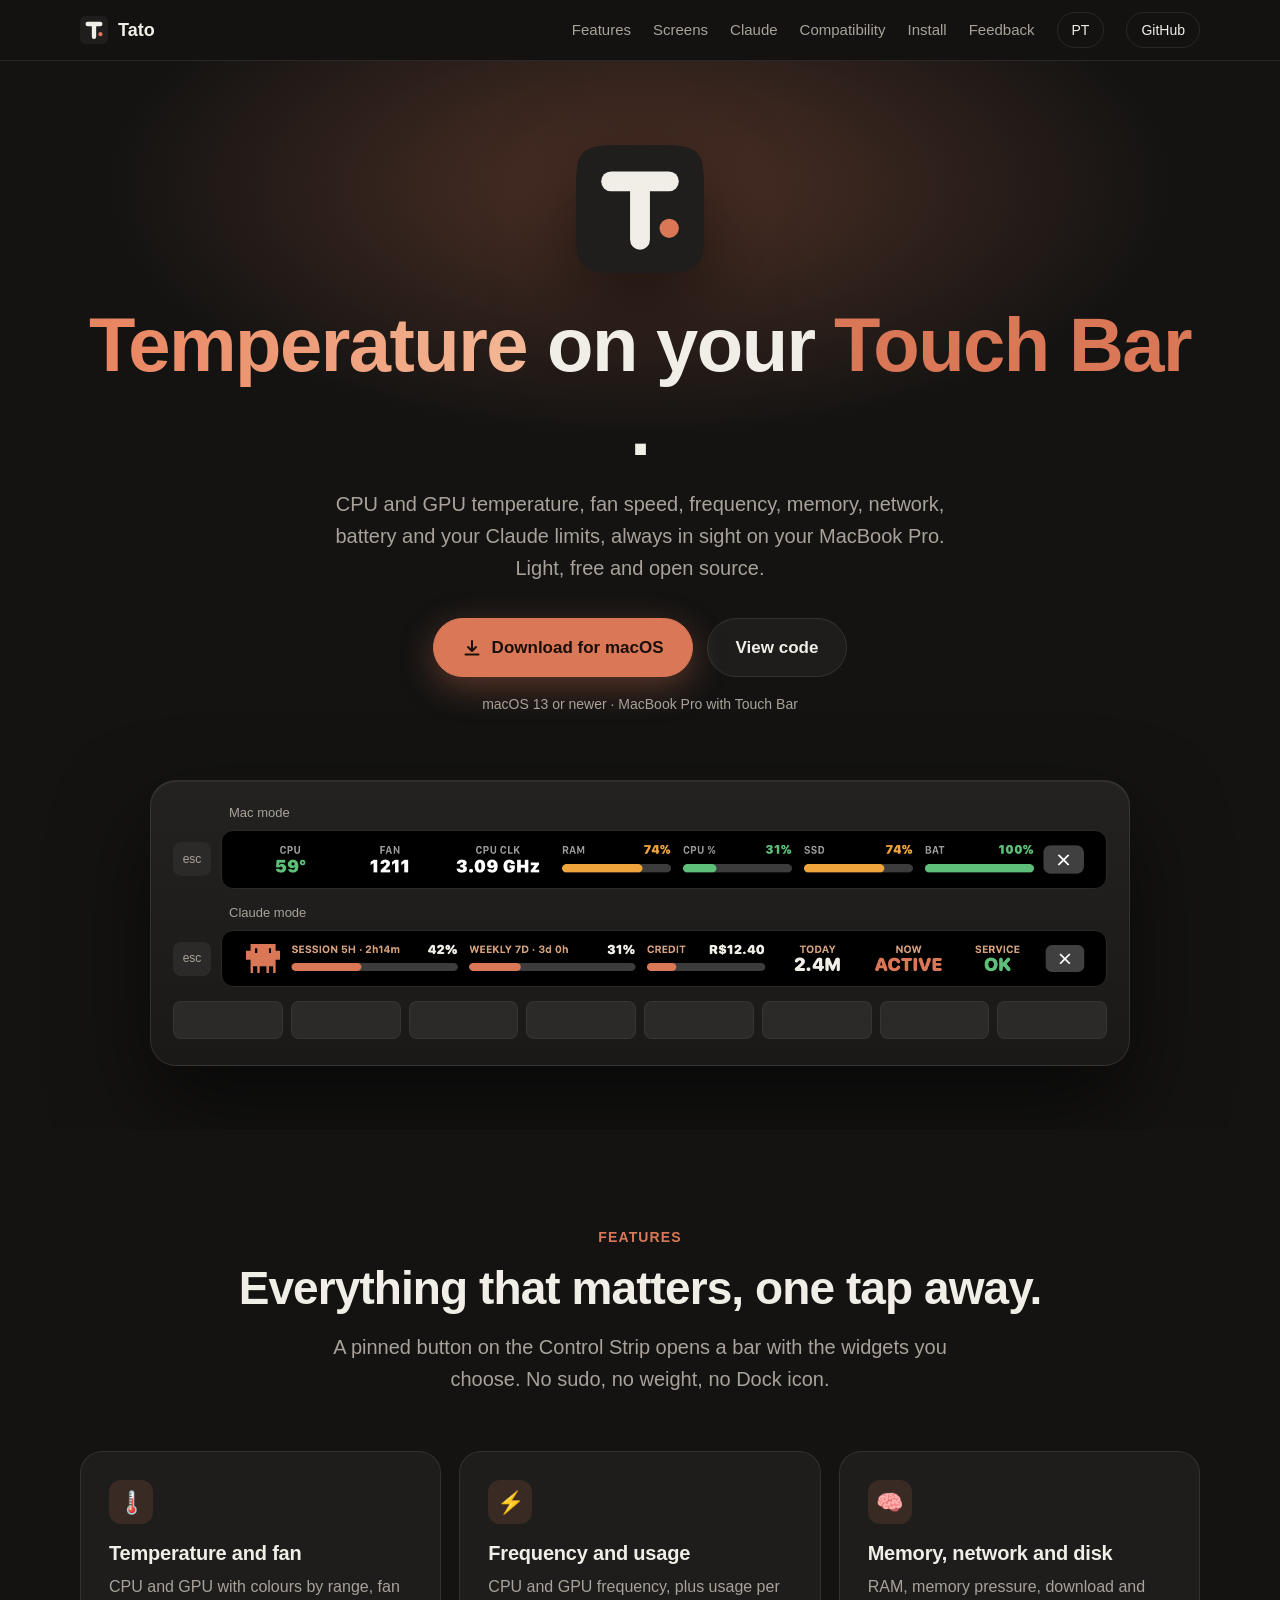
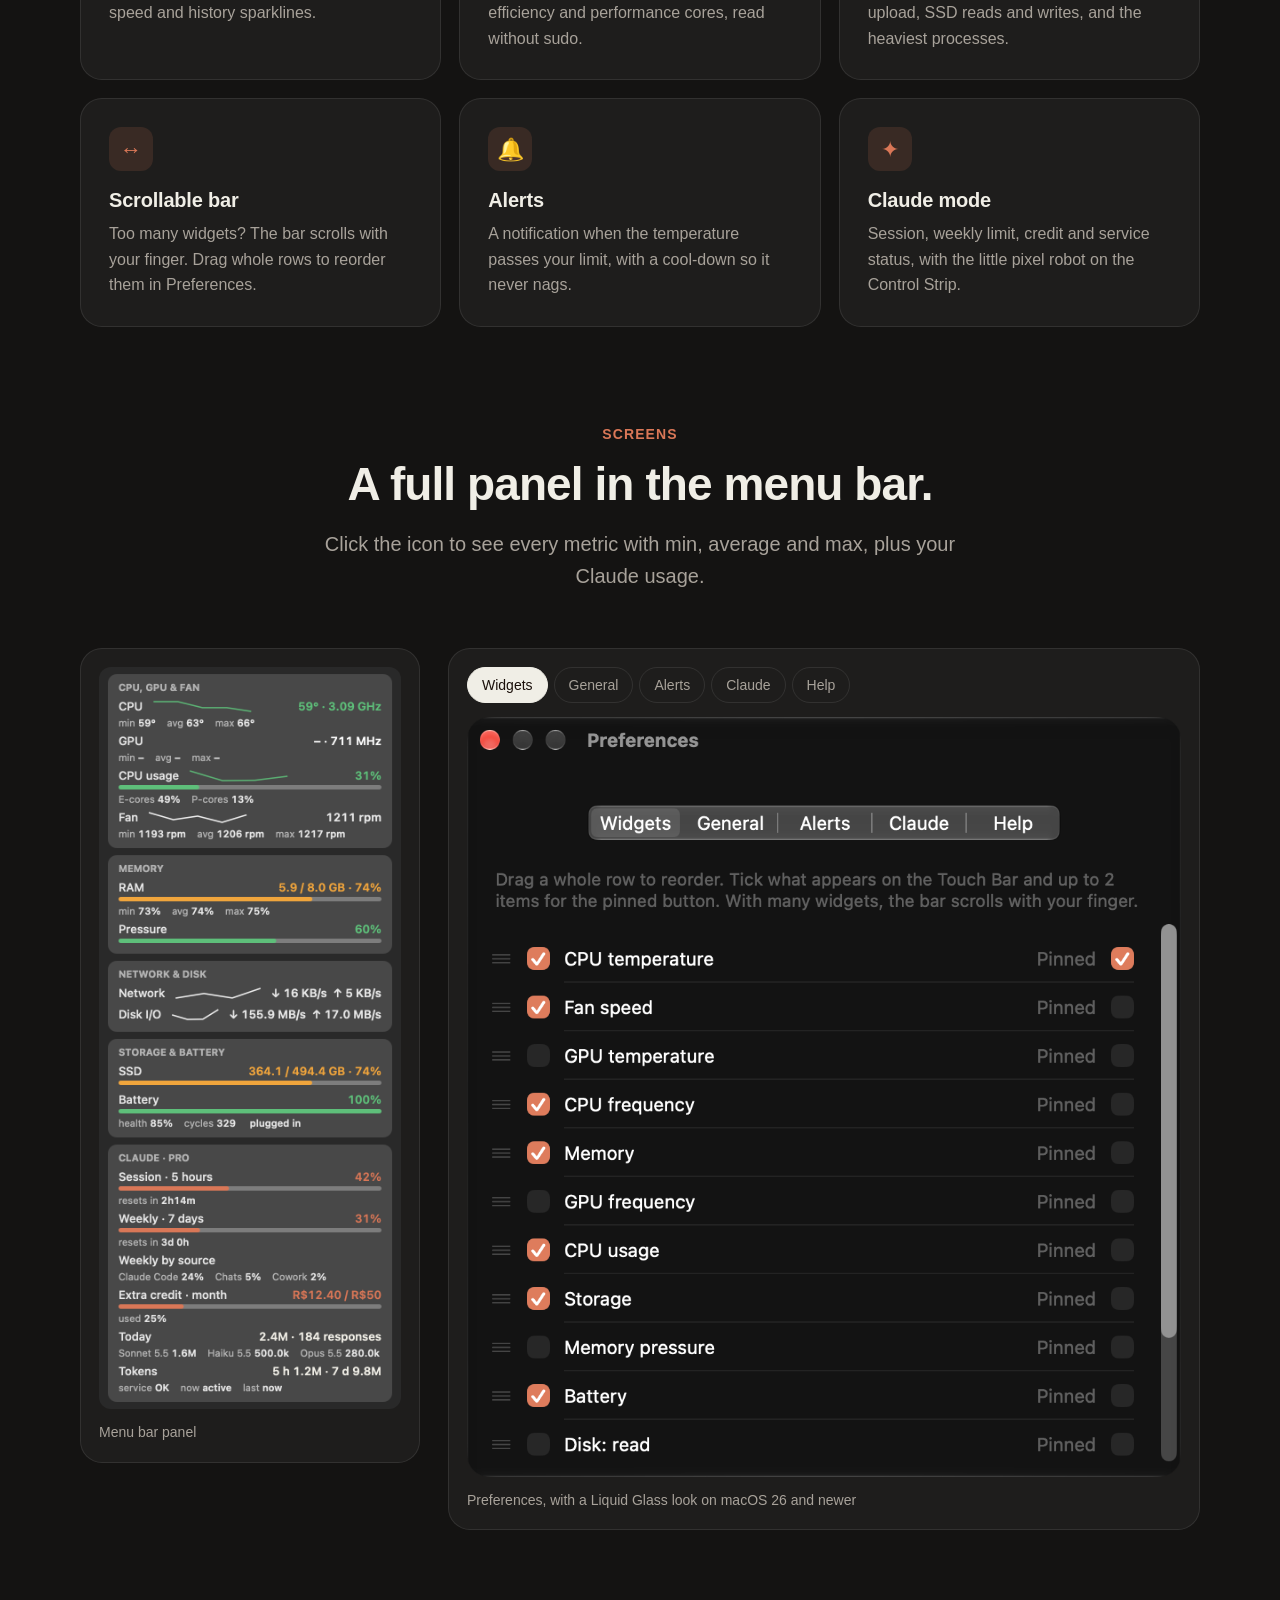
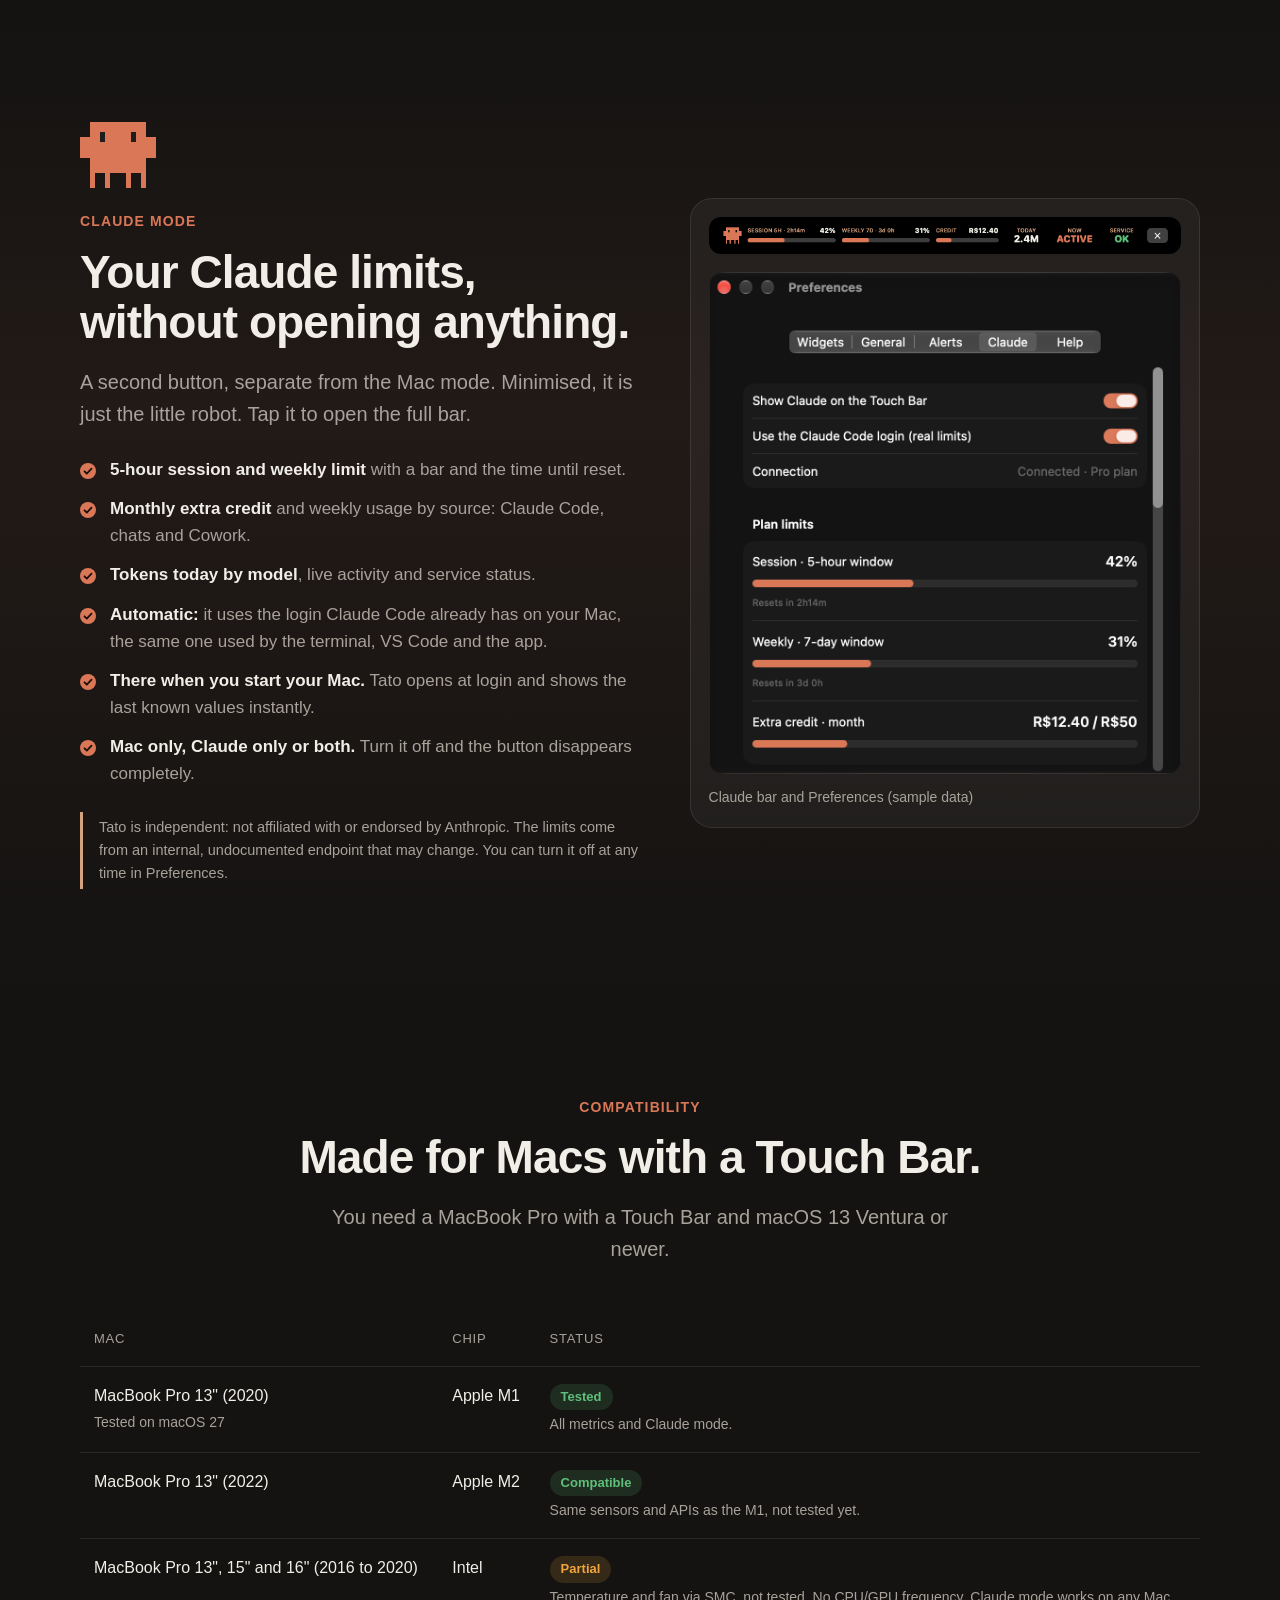
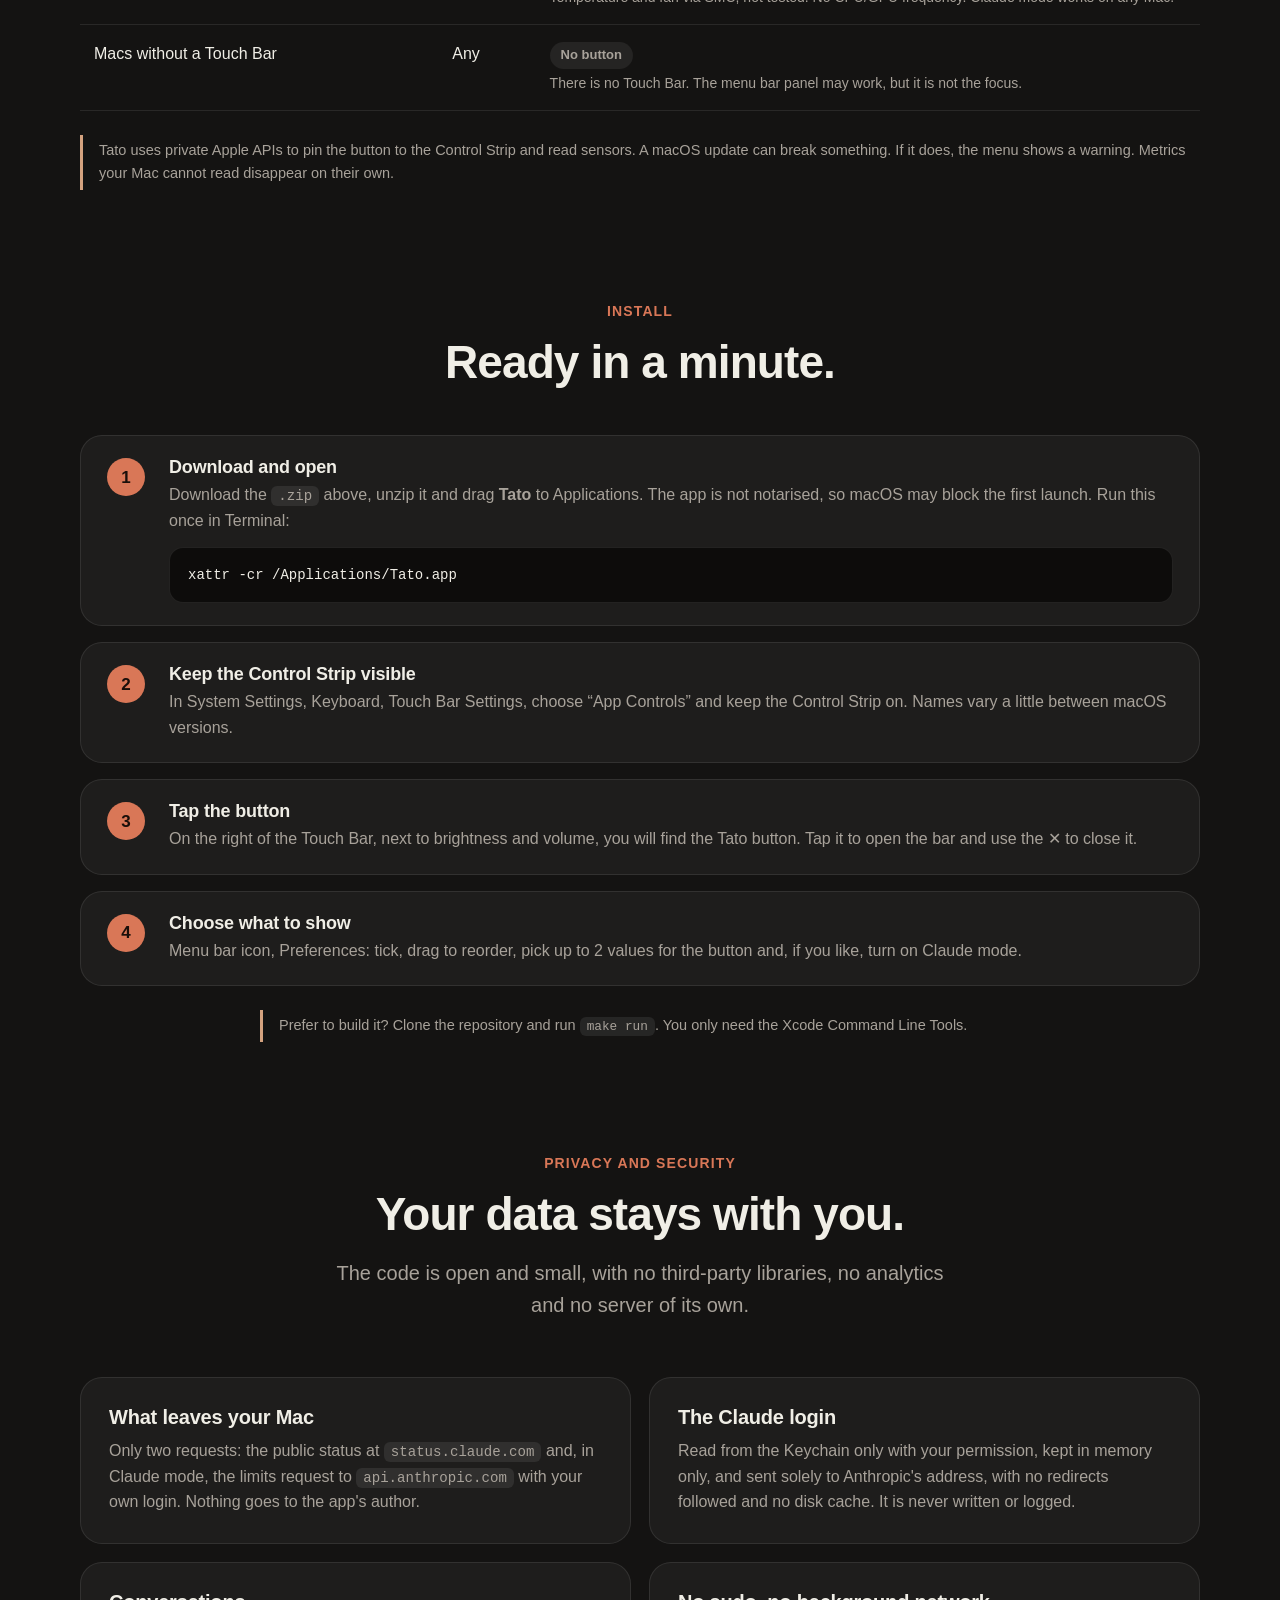
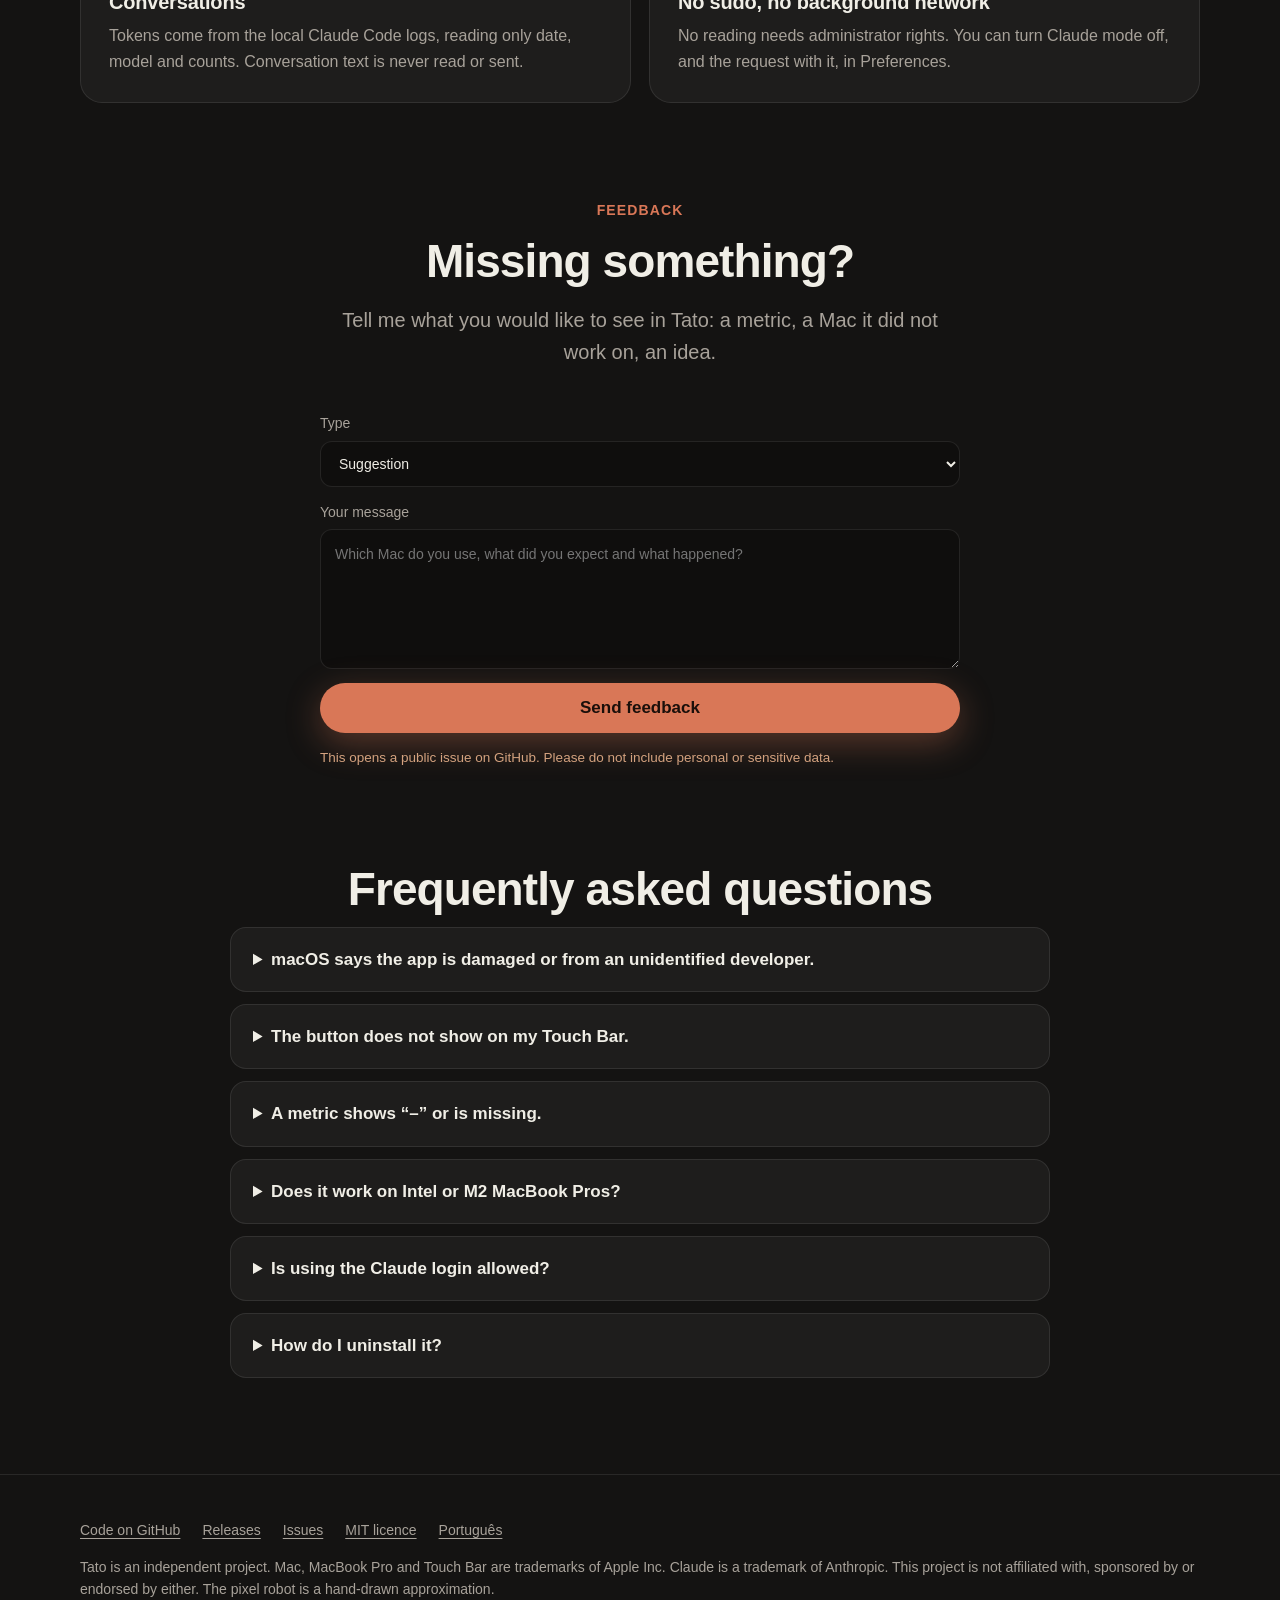
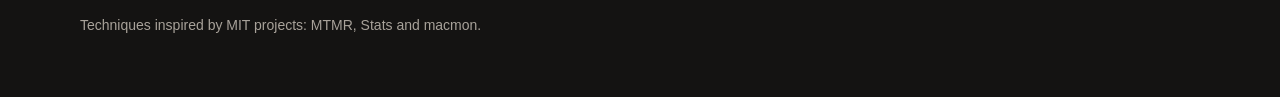
==== commit ae3af9fb: "Tato 2.1.0: English and Portuguese everywhere The app follows the system language (switchable in Pre" ====
--- a/docs/index.html
+++ b/docs/index.html
@@ -1,229 +1,127 @@
 <!doctype html>
-<html lang="pt-BR">
+<html lang="en">
 <head>
 <meta charset="utf-8">
 <meta name="viewport" content="width=device-width, initial-scale=1">
-<meta http-equiv="Content-Security-Policy" content="default-src 'none'; img-src 'self' data:; style-src 'self' 'unsafe-inline'; script-src 'self' 'unsafe-inline'; connect-src https://api.github.com; base-uri 'none'; form-action 'none'">
+<meta http-equiv="Content-Security-Policy" content="default-src 'none'; img-src 'self' data:; style-src 'self' 'unsafe-inline'; script-src 'self'; connect-src https://api.github.com https://formspree.io; base-uri 'none'; form-action 'none'">
 <meta name="referrer" content="no-referrer">
-<title>Tato · Métricas do Mac e do Claude na Touch Bar</title>
-<meta name="description" content="Tato mostra temperatura, cooler, frequência, memória, rede, bateria e os limites do Claude direto na Touch Bar do seu MacBook Pro. Gratuito e de código aberto.">
+<title>Tato: Mac and Claude metrics on the Touch Bar</title>
+<meta name="description" content="Tato shows CPU/GPU temperature, fan speed, frequency, memory, network, battery and your Claude usage limits right on the Touch Bar of your MacBook Pro. Free and open source.">
+<meta name="keywords" content="Touch Bar, MacBook Pro, Touch Bar app, system monitor, CPU temperature, fan speed, Control Strip, menu bar monitor, Claude usage, Claude Code limits, macOS, Apple Silicon">
+<meta name="author" content="waltinho17">
+<meta name="robots" content="index, follow, max-image-preview:large">
 <meta name="color-scheme" content="dark">
 <meta name="theme-color" content="#141312">
+<link rel="canonical" href="https://waltinho17.github.io/tato/">
+<link rel="alternate" hreflang="en" href="https://waltinho17.github.io/tato/">
+<link rel="alternate" hreflang="pt-BR" href="https://waltinho17.github.io/tato/pt/">
+<link rel="alternate" hreflang="x-default" href="https://waltinho17.github.io/tato/">
 <link rel="icon" href="favicon.svg" type="image/svg+xml">
-<style>
-  :root {
-    --bg: #141312; --bg2: #1b1a18; --card: rgba(255,255,255,.045); --line: rgba(255,255,255,.09);
-    --cream: #f0eee6; --muted: #a8a29a; --clay: #d97757; --kraft: #d4a27f; --ok: #5fbf7a; --warn: #f0a53c;
-    --radius: 22px;
-    --font: -apple-system, BlinkMacSystemFont, "SF Pro Display", "SF Pro Text", "Helvetica Neue", Helvetica, Arial, sans-serif;
-    --mono: ui-monospace, "SF Mono", Menlo, Consolas, monospace;
-  }
-  * { box-sizing: border-box; }
-  [hidden] { display: none !important; }
-  html { scroll-behavior: smooth; }
-  body { margin: 0; background: var(--bg); color: var(--cream); font: 17px/1.6 var(--font); -webkit-font-smoothing: antialiased; }
-  a { color: inherit; }
-  img { max-width: 100%; display: block; }
-  .wrap { width: min(1120px, 100% - 40px); margin-inline: auto; }
-  section { padding: 96px 0; }
-  h1, h2, h3 { line-height: 1.1; letter-spacing: -.02em; margin: 0; }
-  h2 { font-size: clamp(30px, 4.4vw, 46px); }
-  h3 { font-size: 20px; letter-spacing: -.01em; }
-  .eyebrow { color: var(--clay); font-weight: 600; font-size: 14px; letter-spacing: .08em; text-transform: uppercase; margin-bottom: 14px; }
-  .lead { color: var(--muted); font-size: 20px; max-width: 640px; margin: 18px 0 0; }
-  .center { text-align: center; } .center .lead { margin-inline: auto; }
-
-  /* nav */
-  nav { position: sticky; top: 0; z-index: 10; backdrop-filter: saturate(180%) blur(18px); -webkit-backdrop-filter: saturate(180%) blur(18px); background: rgba(20,19,18,.72); border-bottom: 1px solid var(--line); }
-  nav .wrap { display: flex; align-items: center; gap: 28px; height: 60px; }
-  .brand { display: flex; align-items: center; gap: 10px; font-weight: 700; font-size: 18px; text-decoration: none; }
-  .brand img { width: 28px; height: 28px; }
-  nav .links { display: flex; gap: 22px; margin-left: auto; font-size: 15px; color: var(--muted); }
-  nav .links a { text-decoration: none; } nav .links a:hover { color: var(--cream); }
-  @media (max-width: 760px) { nav .links { display: none; } nav .gh { margin-left: auto; } }
-  .gh { font-size: 14px; border: 1px solid var(--line); border-radius: 999px; padding: 6px 14px; text-decoration: none; }
-  .gh:hover { background: var(--card); }
-
-  /* hero */
-  .hero { padding: 84px 0 64px; text-align: center; position: relative; overflow: hidden; }
-  .hero::before { content: ""; position: absolute; inset: -20% -10% auto; height: 700px; background: radial-gradient(closest-side, rgba(217,119,87,.28), transparent 70%); pointer-events: none; }
-  .hero .icon { width: 128px; height: 128px; margin: 0 auto 28px; filter: drop-shadow(0 22px 40px rgba(0,0,0,.55)); }
-  .hero h1 { font-size: clamp(44px, 7vw, 76px); }
-  .hero h1 span { color: var(--clay); }
-  .hero .lead { margin-inline: auto; }
-  .cta { display: flex; gap: 14px; justify-content: center; flex-wrap: wrap; margin-top: 34px; }
-  .btn { display: inline-flex; align-items: center; gap: 10px; border-radius: 999px; padding: 15px 28px; font-weight: 600; font-size: 17px; text-decoration: none; border: 1px solid var(--line); transition: transform .15s, background .15s; }
-  .btn:hover { transform: translateY(-1px); }
-  .btn.primary { background: var(--clay); border-color: var(--clay); color: #1a0f0a; box-shadow: 0 10px 34px rgba(217,119,87,.35); }
-  .btn.primary:hover { background: #e5886a; }
-  .btn.ghost { background: var(--card); }
-  .btn svg { width: 20px; height: 20px; }
-  .meta { color: var(--muted); font-size: 14px; margin-top: 16px; min-height: 22px; }
-
-  /* touch bar mock */
-  .device { margin: 64px auto 0; max-width: 980px; position: relative; }
-  .keyboard { background: linear-gradient(#242220, #1a1918); border: 1px solid var(--line); border-radius: 26px; padding: 22px 22px 26px; box-shadow: 0 40px 90px rgba(0,0,0,.55), inset 0 1px 0 rgba(255,255,255,.06); }
-  .keys { display: flex; gap: 8px; margin-top: 14px; }
-  .keys i { flex: 1; height: 38px; border-radius: 8px; background: #2c2a28; border: 1px solid rgba(255,255,255,.05); }
-  .tb-row { display: flex; align-items: center; gap: 10px; }
-  .tb-row b { font-weight: 500; font-size: 12px; color: var(--muted); width: 38px; height: 34px; display: grid; place-items: center; border-radius: 8px; background: #2c2a28; }
-  .tb { flex: 1; background: #000; border-radius: 12px; padding: 5px 8px; border: 1px solid #2a2927; overflow: hidden; }
-  .tb img { width: 100%; height: auto; }
-  .tb-label { text-align: left; font-size: 13px; color: var(--muted); margin: 14px 0 6px 56px; }
-  .tb-label:first-child { margin-top: 0; }
-
-  /* cards */
-  .grid { display: grid; gap: 18px; margin-top: 56px; }
-  .g3 { grid-template-columns: repeat(3, 1fr); } .g2 { grid-template-columns: repeat(2, 1fr); }
-  @media (max-width: 900px) { .g3 { grid-template-columns: repeat(2, 1fr); } }
-  @media (max-width: 620px) { .g3, .g2 { grid-template-columns: 1fr; } section { padding: 70px 0; } }
-  .card { background: var(--card); border: 1px solid var(--line); border-radius: var(--radius); padding: 28px; }
-  .card p { color: var(--muted); margin: 10px 0 0; font-size: 16px; }
-  .card .ico { width: 44px; height: 44px; border-radius: 12px; display: grid; place-items: center; background: rgba(217,119,87,.14); color: var(--clay); margin-bottom: 18px; font-size: 22px; }
-
-  /* shots */
-  .shots { display: grid; grid-template-columns: 340px 1fr; gap: 28px; align-items: start; margin-top: 56px; }
-  @media (max-width: 860px) { .shots { grid-template-columns: 1fr; } }
-  .shot { background: var(--card); border: 1px solid var(--line); border-radius: var(--radius); padding: 18px; }
-  .shot img { border-radius: 12px; width: 100%; }
-  .shot figcaption { color: var(--muted); font-size: 14px; margin-top: 12px; }
-  figure { margin: 0; }
-  .stack { display: grid; gap: 22px; }
-  .tabs { display: flex; gap: 6px; flex-wrap: wrap; margin-bottom: 14px; }
-  .tabs button { font: inherit; font-size: 14px; color: var(--muted); background: transparent; border: 1px solid var(--line); border-radius: 999px; padding: 6px 14px; cursor: pointer; }
-  .tabs button[aria-selected="true"] { color: #1a0f0a; background: var(--cream); border-color: var(--cream); }
-
-  /* claude */
-  .claude { background: linear-gradient(180deg, transparent, rgba(217,119,87,.07) 40%, transparent); }
-  .claude-grid { display: grid; grid-template-columns: 1.1fr 1fr; gap: 48px; align-items: center; }
-  @media (max-width: 900px) { .claude-grid { grid-template-columns: 1fr; } }
-  .robot { width: 76px; height: auto; margin-bottom: 22px; image-rendering: pixelated; }
-  ul.ticks { list-style: none; padding: 0; margin: 26px 0 0; display: grid; gap: 12px; }
-  ul.ticks li { padding-left: 30px; position: relative; color: var(--muted); }
-  ul.ticks li b { color: var(--cream); font-weight: 600; }
-  ul.ticks li::before { content: ""; position: absolute; left: 0; top: 7px; width: 16px; height: 16px; border-radius: 50%; background: var(--clay) url("data:image/svg+xml,%3Csvg xmlns='http://www.w3.org/2000/svg' viewBox='0 0 16 16'%3E%3Cpath d='M4.5 8.3l2.3 2.3 4.7-4.9' fill='none' stroke='%231a0f0a' stroke-width='1.8' stroke-linecap='round' stroke-linejoin='round'/%3E%3C/svg%3E") center/16px no-repeat; }
-  .note { margin-top: 24px; font-size: 14.5px; color: var(--muted); border-left: 3px solid var(--kraft); padding: 4px 0 4px 16px; }
-
-  /* table */
-  .table { width: 100%; border-collapse: collapse; margin-top: 48px; font-size: 16px; }
-  .table th, .table td { text-align: left; padding: 16px 14px; border-bottom: 1px solid var(--line); vertical-align: top; }
-  .table th { color: var(--muted); font-weight: 500; font-size: 13px; text-transform: uppercase; letter-spacing: .06em; }
-  .table td small { display: block; color: var(--muted); font-size: 14px; margin-top: 3px; }
-  .pill { display: inline-block; border-radius: 999px; padding: 3px 11px; font-size: 13px; font-weight: 600; white-space: nowrap; }
-  .pill.ok { background: rgba(95,191,122,.15); color: var(--ok); }
-  .pill.warn { background: rgba(240,165,60,.15); color: var(--warn); }
-  .pill.dim { background: rgba(255,255,255,.07); color: var(--muted); }
-  .tablewrap { overflow-x: auto; }
-
-  /* steps */
-  .steps { counter-reset: s; display: grid; gap: 16px; margin-top: 48px; padding: 0; list-style: none; }
-  .steps li { counter-increment: s; display: grid; grid-template-columns: 44px 1fr; gap: 18px; background: var(--card); border: 1px solid var(--line); border-radius: var(--radius); padding: 22px 26px; }
-  .steps li::before { content: counter(s); width: 38px; height: 38px; border-radius: 50%; background: var(--clay); color: #1a0f0a; font-weight: 700; display: grid; place-items: center; }
-  .steps h3 { font-size: 18px; } .steps p { color: var(--muted); margin: 4px 0 0; font-size: 16px; }
-  code, kbd { font-family: var(--mono); font-size: .88em; background: rgba(255,255,255,.08); border-radius: 6px; padding: 2px 7px; }
-  pre { background: #0d0c0b; border: 1px solid var(--line); border-radius: 14px; padding: 16px 18px; overflow-x: auto; font: 14px/1.6 var(--mono); color: var(--cream); margin: 14px 0 0; }
-
-  /* form */
-  form { max-width: 640px; margin: 44px auto 0; display: grid; gap: 14px; text-align: left; }
-  label { font-size: 14px; color: var(--muted); display: grid; gap: 6px; }
-  input, select, textarea { font: inherit; color: var(--cream); background: #0f0e0d; border: 1px solid var(--line); border-radius: 12px; padding: 13px 14px; width: 100%; }
-  input:focus, select:focus, textarea:focus { outline: 2px solid var(--clay); outline-offset: 1px; }
-  textarea { min-height: 140px; resize: vertical; }
-  .form-note { font-size: 13.5px; color: var(--muted); }
-  .form-note.warn { color: var(--kraft); }
-
-  details { background: var(--card); border: 1px solid var(--line); border-radius: 16px; padding: 18px 22px; margin-top: 12px; }
-  summary { cursor: pointer; font-weight: 600; } details p { color: var(--muted); margin: 10px 0 0; font-size: 16px; }
-
-  footer { border-top: 1px solid var(--line); padding: 44px 0 60px; color: var(--muted); font-size: 14px; }
-  footer .wrap { display: grid; gap: 14px; }
-  footer .row { display: flex; gap: 22px; flex-wrap: wrap; align-items: center; }
-  footer a { text-decoration: underline; text-underline-offset: 3px; }
-  .sr { position: absolute; width: 1px; height: 1px; overflow: hidden; clip: rect(0 0 0 0); }
-  @media (prefers-reduced-motion: reduce) { html { scroll-behavior: auto; } .btn { transition: none; } }
-</style>
+<meta property="og:type" content="website">
+<meta property="og:site_name" content="Tato">
+<meta property="og:title" content="Tato: Mac and Claude metrics on the Touch Bar">
+<meta property="og:description" content="Tato shows CPU/GPU temperature, fan speed, frequency, memory, network, battery and your Claude usage limits right on the Touch Bar of your MacBook Pro. Free and open source.">
+<meta property="og:url" content="https://waltinho17.github.io/tato/">
+<meta property="og:locale" content="en_US">
+<meta property="og:locale:alternate" content="pt_BR">
+<meta property="og:image" content="https://waltinho17.github.io/tato/assets/og.png">
+<meta property="og:image:width" content="1200">
+<meta property="og:image:height" content="630">
+<meta property="og:image:alt" content="Tato app icon and Touch Bar showing Mac and Claude metrics">
+<meta name="twitter:card" content="summary_large_image">
+<meta name="twitter:title" content="Tato: Mac and Claude metrics on the Touch Bar">
+<meta name="twitter:description" content="Tato shows CPU/GPU temperature, fan speed, frequency, memory, network, battery and your Claude usage limits right on the Touch Bar of your MacBook Pro. Free and open source.">
+<meta name="twitter:image" content="https://waltinho17.github.io/tato/assets/og.png">
+<script type="application/ld+json">{"@context": "https://schema.org", "@graph": [{"@type": "SoftwareApplication", "name": "Tato", "applicationCategory": "UtilitiesApplication", "operatingSystem": "macOS 13+", "softwareVersion": "2.1.0", "inLanguage": ["en", "pt-BR"], "description": "Tato shows CPU/GPU temperature, fan speed, frequency, memory, network, battery and your Claude usage limits right on the Touch Bar of your MacBook Pro. Free and open source.", "url": "https://waltinho17.github.io/tato/", "image": "https://waltinho17.github.io/tato/assets/og.png", "downloadUrl": "https://github.com/waltinho17/tato/releases/latest", "license": "https://opensource.org/licenses/MIT", "isAccessibleForFree": true, "offers": {"@type": "Offer", "price": "0", "priceCurrency": "USD"}, "author": {"@type": "Person", "name": "waltinho17", "url": "https://github.com/waltinho17"}}, {"@type": "FAQPage", "mainEntity": [{"@type": "Question", "name": "macOS says the app is damaged or from an unidentified developer.", "acceptedAnswer": {"@type": "Answer", "text": "Tato is free and not notarised by Apple. Run xattr -cr /Applications/Tato.app in Terminal and open it again."}}, {"@type": "Question", "name": "The button does not show on my Touch Bar.", "acceptedAnswer": {"@type": "Answer", "text": "Check System Settings, Keyboard, Touch Bar Settings: the Control Strip must be on and the mode must not be “Expanded Control Strip”. Then reopen Tato."}}, {"@type": "Question", "name": "A metric shows “–” or is missing.", "acceptedAnswer": {"@type": "Answer", "text": "Your Mac cannot read that metric. Run make probe in the repository to see exactly what each sensor returns. GPU temperature also shows “–” while the GPU is idle."}}, {"@type": "Question", "name": "Does it work on Intel or M2 MacBook Pros?", "acceptedAnswer": {"@type": "Answer", "text": "The M2 shares the M1 sensors and APIs, so it should work, but it is untested. Intel is partial: temperature and fan via SMC, no CPU/GPU frequency. Reports are welcome."}}, {"@type": "Question", "name": "Is using the Claude login allowed?", "acceptedAnswer": {"@type": "Answer", "text": "Tato reads your own login, on your own Mac, and queries an internal endpoint that Anthropic does not document. That can change or be restricted at any time, and the choice to use it is yours. It can be turned off."}}, {"@type": "Question", "name": "How do I uninstall it?", "acceptedAnswer": {"@type": "Answer", "text": "Quit Tato, delete it from Applications and, if you enabled it, remove it from System Settings, General, Login Items."}}]}]}</script>
+<link rel="stylesheet" href="assets/site.css">
+<script src="assets/site.js"></script>
 </head>
-<body>
+<body data-dl-prefix="Download Tato" data-dl-label="Download for macOS" data-dl-meta="macOS 13 or newer · MacBook Pro with Touch Bar" data-err-empty="Please write a message first." data-ok-mail="Your email app will open with the message so you can send it." data-ok-issue="This opens a public issue on GitHub. Please do not include personal or sensitive data." data-ok-form="Your message is sent privately through a form service. Add your email only if you want a reply." data-sent="Thank you! Your message was sent." data-fail="Could not send. Please try again or open an issue on GitHub." data-sending="Sending…" data-lang="en">
 
 <nav>
   <div class="wrap">
     <a class="brand" href="#top"><img src="icon.svg" alt="" width="28" height="28">Tato</a>
     <div class="links">
-      <a href="#recursos">Recursos</a>
-      <a href="#telas">Telas</a>
+      <a href="#features">Features</a>
+      <a href="#screens">Screens</a>
       <a href="#claude">Claude</a>
-      <a href="#compatibilidade">Compatibilidade</a>
-      <a href="#instalar">Instalar</a>
-      <a href="#sugestoes">Sugestões</a>
-    </div>
+      <a href="#compat">Compatibility</a>
+      <a href="#install">Install</a>
+      <a href="#feedback-section">Feedback</a>
+    </div>
+    <a class="lang" href="pt/" hreflang="pt-BR" lang="pt-BR" aria-label="Ler em português">PT</a>
     <a class="gh" href="https://github.com/waltinho17/tato" rel="noopener">GitHub</a>
   </div>
 </nav>
 
 <header class="hero" id="top">
-  <div class="wrap">
-    <img class="icon" src="icon.svg" alt="Ícone do Tato: um T branco com um ponto laranja sobre fundo grafite" width="128" height="128">
-    <h1>Seu Mac e o Claude,<br>na <span>Touch Bar</span>.</h1>
-    <p class="lead">Temperatura, cooler, frequência, memória, rede, bateria e os limites do Claude, sempre à vista no seu MacBook Pro. Leve, gratuito e de código aberto.</p>
-    <div class="cta">
+  <div class="glow" aria-hidden="true"></div>
+  <div class="wrap">
+    <img class="icon pop" src="icon.svg" alt="Tato app icon: a white T with an orange dot on graphite" width="128" height="128">
+    <h1 class="headline">
+      <span class="sr">Tato: Mac and Claude metrics on your Touch Bar</span>
+      <span class="anim" aria-hidden="true"><span class="rot hw" style="--i:0" data-rot><span class="on">Temperature</span><span>Fan speed</span><span>Memory</span><span>Battery</span><span>Network</span><span>Claude limits</span></span> on your <span class="accent">Touch Bar</span>.</span>
+    </h1>
+    <p class="lead rv" style="--d:.45s">CPU and GPU temperature, fan speed, frequency, memory, network, battery and your Claude limits, always in sight on your MacBook Pro. Light, free and open source.</p>
+    <div class="cta rv" style="--d:.6s">
       <a id="download" class="btn primary" href="https://github.com/waltinho17/tato/releases/latest" rel="noopener">
         <svg viewBox="0 0 20 20" fill="none" stroke="currentColor" stroke-width="2" stroke-linecap="round" stroke-linejoin="round" aria-hidden="true"><path d="M10 3v10m0 0l-4-4m4 4l4-4M3.5 16.5h13"/></svg>
-        <span id="download-label">Baixar para macOS</span>
+        <span id="download-label">Download for macOS</span>
       </a>
-      <a class="btn ghost" href="https://github.com/waltinho17/tato" rel="noopener">Ver código</a>
-    </div>
-    <p class="meta" id="download-meta">macOS 13 ou mais novo · MacBook Pro com Touch Bar</p>
-
-    <div class="device" aria-label="Exemplos da Touch Bar com o Tato">
+      <a class="btn ghost" href="https://github.com/waltinho17/tato" rel="noopener">View code</a>
+    </div>
+    <p class="meta rv" style="--d:.7s" id="download-meta">macOS 13 or newer · MacBook Pro with Touch Bar</p>
+
+    <div class="device rv" style="--d:.8s" aria-label="Examples of the Touch Bar running Tato">
       <div class="keyboard">
-        <div class="tb-label">Modo Mac</div>
-        <div class="tb-row"><b>esc</b><div class="tb"><img src="assets/mac-bar.png" alt="Touch Bar com CPU, cooler, frequência, memória, uso, SSD e bateria" width="1464" height="80"></div></div>
-        <div class="tb-label">Modo Claude</div>
-        <div class="tb-row"><b>esc</b><div class="tb"><img src="assets/claude-bar.png" alt="Touch Bar com sessão, limite semanal, crédito, tokens do dia, atividade e status do Claude" width="1524" height="80"></div></div>
+        <div class="tb-label">Mac mode</div>
+        <div class="tb-row"><b>esc</b><div class="tb shimmer"><img src="assets/en/mac-bar.png" alt="Touch Bar with CPU, fan, frequency, memory, usage, SSD and battery" width="1464" height="80"></div></div>
+        <div class="tb-label">Claude mode</div>
+        <div class="tb-row"><b>esc</b><div class="tb shimmer"><img src="assets/en/claude-bar.png" alt="Touch Bar with Claude session, weekly limit, credit, tokens today, activity and service status" width="1524" height="80"></div></div>
         <div class="keys" aria-hidden="true"><i></i><i></i><i></i><i></i><i></i><i></i><i></i><i></i></div>
       </div>
     </div>
   </div>
 </header>
 
-<section id="recursos">
-  <div class="wrap">
-    <div class="center">
-      <div class="eyebrow">Recursos</div>
-      <h2>Tudo o que importa, num toque.</h2>
-      <p class="lead">Um botão fixo na Control Strip abre uma barra com os widgets que você escolher. Sem sudo, sem peso, sem ícone no Dock.</p>
+<section id="features">
+  <div class="wrap">
+    <div class="center rv">
+      <div class="eyebrow">Features</div>
+      <h2>Everything that matters, one tap away.</h2>
+      <p class="lead">A pinned button on the Control Strip opens a bar with the widgets you choose. No sudo, no weight, no Dock icon.</p>
     </div>
     <div class="grid g3">
-      <div class="card"><div class="ico">🌡️</div><h3>Temperatura e cooler</h3><p>CPU e GPU com cores por faixa, rotação da ventoinha e histórico em mini-gráficos.</p></div>
-      <div class="card"><div class="ico">⚡</div><h3>Frequência e uso</h3><p>Frequência de CPU e GPU, uso por núcleos de eficiência e desempenho, lidos sem sudo.</p></div>
-      <div class="card"><div class="ico">🧠</div><h3>Memória, rede e disco</h3><p>RAM, pressão de memória, download e upload, leitura e escrita do SSD e processos que mais pesam.</p></div>
-      <div class="card"><div class="ico">↔️</div><h3>Barra rolável</h3><p>Muitos widgets? A barra rola com o dedo. Reordene arrastando a linha inteira nas Preferências.</p></div>
-      <div class="card"><div class="ico">🔔</div><h3>Alertas</h3><p>Notificação quando a temperatura passar do limite, com intervalo para não incomodar.</p></div>
-      <div class="card"><div class="ico">✦</div><h3>Modo Claude</h3><p>Sessão, limite semanal, crédito e status do serviço, com o robozinho na Control Strip.</p></div>
-    </div>
-  </div>
-</section>
-
-<section id="telas" style="padding-top:0">
-  <div class="wrap">
-    <div class="center">
-      <div class="eyebrow">Telas</div>
-      <h2>Um painel completo na barra de menus.</h2>
-      <p class="lead">Clique no ícone para ver cada métrica com mínimo, média e máximo, além do uso do Claude.</p>
+      <div class="card rv" style="--d:0.00s"><div class="ico">🌡️</div><h3>Temperature and fan</h3><p>CPU and GPU with colours by range, fan speed and history sparklines.</p></div>
+      <div class="card rv" style="--d:0.06s"><div class="ico">⚡</div><h3>Frequency and usage</h3><p>CPU and GPU frequency, plus usage per efficiency and performance cores, read without sudo.</p></div>
+      <div class="card rv" style="--d:0.12s"><div class="ico">🧠</div><h3>Memory, network and disk</h3><p>RAM, memory pressure, download and upload, SSD reads and writes, and the heaviest processes.</p></div>
+      <div class="card rv" style="--d:0.18s"><div class="ico">↔️</div><h3>Scrollable bar</h3><p>Too many widgets? The bar scrolls with your finger. Drag whole rows to reorder them in Preferences.</p></div>
+      <div class="card rv" style="--d:0.24s"><div class="ico">🔔</div><h3>Alerts</h3><p>A notification when the temperature passes your limit, with a cool-down so it never nags.</p></div>
+      <div class="card rv" style="--d:0.30s"><div class="ico">✦</div><h3>Claude mode</h3><p>Session, weekly limit, credit and service status, with the little pixel robot on the Control Strip.</p></div>
+    </div>
+  </div>
+</section>
+
+<section id="screens" class="tight">
+  <div class="wrap">
+    <div class="center rv">
+      <div class="eyebrow">Screens</div>
+      <h2>A full panel in the menu bar.</h2>
+      <p class="lead">Click the icon to see every metric with min, average and max, plus your Claude usage.</p>
     </div>
     <div class="shots">
-      <figure class="shot"><img src="assets/dashboard.png" alt="Painel do Tato na barra de menus com CPU, memória, rede, bateria e Claude" width="680" height="1594" loading="lazy"><figcaption>Painel da barra de menus</figcaption></figure>
+      <figure class="shot rv"><img src="assets/en/dashboard.png" alt="Tato menu bar panel with CPU, memory, network, battery and Claude" width="680" height="1594" loading="lazy"><figcaption>Menu bar panel</figcaption></figure>
       <div class="stack">
-        <figure class="shot">
-          <div class="tabs" role="tablist" aria-label="Telas de preferências">
-            <button role="tab" aria-selected="true" data-img="assets/prefs-tab0.png" data-alt="Preferências, aba Widgets, com lista para arrastar e reordenar">Widgets</button>
-            <button role="tab" aria-selected="false" data-img="assets/prefs-tab1.png" data-alt="Preferências, aba Geral">Geral</button>
-            <button role="tab" aria-selected="false" data-img="assets/prefs-tab2.png" data-alt="Preferências, aba Alertas">Alertas</button>
-            <button role="tab" aria-selected="false" data-img="assets/prefs-tab3.png" data-alt="Preferências, aba Claude, com limites do plano">Claude</button>
-            <button role="tab" aria-selected="false" data-img="assets/prefs-tab4.png" data-alt="Preferências, aba Ajuda, com o passo a passo">Ajuda</button>
+        <figure class="shot rv" style="--d:.1s">
+          <div class="tabs" role="tablist" aria-label="Preferences screens">
+            <button role="tab" aria-selected="true" data-img="assets/en/prefs-tab0.png" data-alt="Preferences, Widgets tab, with a list you can drag to reorder">Widgets</button>
+            <button role="tab" aria-selected="false" data-img="assets/en/prefs-tab1.png" data-alt="Preferences, General tab">General</button>
+            <button role="tab" aria-selected="false" data-img="assets/en/prefs-tab2.png" data-alt="Preferences, Alerts tab">Alerts</button>
+            <button role="tab" aria-selected="false" data-img="assets/en/prefs-tab3.png" data-alt="Preferences, Claude tab, with plan limits">Claude</button>
+            <button role="tab" aria-selected="false" data-img="assets/en/prefs-tab4.png" data-alt="Preferences, Help tab, with the setup guide">Help</button>
           </div>
-          <img id="prefs-img" src="assets/prefs-tab0.png" alt="Preferências, aba Widgets, com lista para arrastar e reordenar" width="1000" height="1064" loading="lazy">
-          <figcaption>Preferências com visual Liquid Glass no macOS 26 ou mais novo</figcaption>
+          <img id="prefs-img" src="assets/en/prefs-tab0.png" alt="Preferences, Widgets tab, with a list you can drag to reorder" width="1000" height="1064" loading="lazy">
+          <figcaption>Preferences, with a Liquid Glass look on macOS 26 and newer</figcaption>
         </figure>
       </div>
     </div>
@@ -232,187 +130,124 @@
 
 <section id="claude" class="claude">
   <div class="wrap claude-grid">
-    <div>
-      <img class="robot" src="assets/robot.svg" alt="Robozinho pixelado do Claude" width="76" height="66">
-      <div class="eyebrow">Modo Claude</div>
-      <h2>Os limites do Claude, sem abrir nada.</h2>
-      <p class="lead">Um segundo botão, separado do modo Mac. Minimizado, é só o robozinho. Ao tocar, abre a barra com tudo.</p>
+    <div class="rv">
+      <img class="robot" src="assets/robot.svg" alt="Pixel-art Claude robot" width="76" height="66">
+      <div class="eyebrow">Claude mode</div>
+      <h2>Your Claude limits, without opening anything.</h2>
+      <p class="lead">A second button, separate from the Mac mode. Minimised, it is just the little robot. Tap it to open the full bar.</p>
       <ul class="ticks">
-        <li><b>Sessão de 5 horas e limite semanal</b> com barra e tempo para resetar.</li>
-        <li><b>Crédito extra do mês</b> e o uso semanal por origem: Claude Code, chats e Cowork.</li>
-        <li><b>Tokens de hoje por modelo</b>, atividade em tempo real e status do serviço.</li>
-        <li><b>Automático:</b> usa o login que o Claude Code já tem no Mac, o mesmo do terminal, do VS Code e do app.</li>
-        <li><b>Já aparece ao ligar o Mac.</b> O Tato abre no login e mostra os últimos valores na hora.</li>
-        <li><b>Só Mac, só Claude ou os dois.</b> Desligou? O botão some por completo.</li>
+        <li><b>5-hour session and weekly limit</b> with a bar and the time until reset.</li>
+        <li><b>Monthly extra credit</b> and weekly usage by source: Claude Code, chats and Cowork.</li>
+        <li><b>Tokens today by model</b>, live activity and service status.</li>
+        <li><b>Automatic:</b> it uses the login Claude Code already has on your Mac, the same one used by the terminal, VS Code and the app.</li>
+        <li><b>There when you start your Mac.</b> Tato opens at login and shows the last known values instantly.</li>
+        <li><b>Mac only, Claude only or both.</b> Turn it off and the button disappears completely.</li>
       </ul>
-      <p class="note">O Tato é independente: não é afiliado nem endossado pela Anthropic. Os limites vêm de um endereço interno e não documentado, que pode mudar. Dá para desligar a qualquer momento nas Preferências.</p>
-    </div>
-    <figure class="shot"><img src="assets/claude-bar.png" alt="Barra do Claude na Touch Bar" width="1524" height="80" loading="lazy" style="background:#000;padding:6px;border-radius:12px"><div style="height:18px"></div><img src="assets/prefs-tab3.png" alt="Aba Claude das Preferências" width="1000" height="1064" loading="lazy"><figcaption>Barra e Preferências do modo Claude (dados de exemplo)</figcaption></figure>
-  </div>
-</section>
-
-<section id="compatibilidade">
-  <div class="wrap">
-    <div class="center">
-      <div class="eyebrow">Compatibilidade</div>
-      <h2>Feito para quem tem Touch Bar.</h2>
-      <p class="lead">Precisa de um MacBook Pro com Touch Bar e macOS 13 Ventura ou mais novo.</p>
-    </div>
-    <div class="tablewrap">
+      <p class="note">Tato is independent: not affiliated with or endorsed by Anthropic. The limits come from an internal, undocumented endpoint that may change. You can turn it off at any time in Preferences.</p>
+    </div>
+    <figure class="shot rv" style="--d:.12s"><img class="blackbar" src="assets/en/claude-bar.png" alt="Touch Bar with Claude session, weekly limit, credit, tokens today, activity and service status" width="1524" height="80" loading="lazy"><div class="gap"></div><img src="assets/en/prefs-tab3.png" alt="Preferences, Claude tab, with plan limits" width="1000" height="1064" loading="lazy"><figcaption>Claude bar and Preferences (sample data)</figcaption></figure>
+  </div>
+</section>
+
+<section id="compat">
+  <div class="wrap">
+    <div class="center rv">
+      <div class="eyebrow">Compatibility</div>
+      <h2>Made for Macs with a Touch Bar.</h2>
+      <p class="lead">You need a MacBook Pro with a Touch Bar and macOS 13 Ventura or newer.</p>
+    </div>
+    <div class="tablewrap rv">
       <table class="table">
-        <thead><tr><th>Mac</th><th>Chip</th><th>Situação</th></tr></thead>
+        <thead><tr><th>Mac</th><th>Chip</th><th>Status</th></tr></thead>
         <tbody>
-          <tr><td>MacBook Pro 13" (2020)<small>Testado no macOS 27</small></td><td>Apple M1</td><td><span class="pill ok">Testado</span><small>Todas as métricas e o modo Claude.</small></td></tr>
-          <tr><td>MacBook Pro 13" (2022)</td><td>Apple M2</td><td><span class="pill ok">Compatível</span><small>Mesmos sensores e APIs do M1, ainda não testado.</small></td></tr>
-          <tr><td>MacBook Pro 13", 15" e 16" (2016 a 2020)</td><td>Intel</td><td><span class="pill warn">Parcial</span><small>Temperatura e cooler pelo SMC, ainda não testados. Sem frequência de CPU e GPU. O modo Claude funciona em qualquer Mac.</small></td></tr>
-          <tr><td>Macs sem Touch Bar</td><td>Qualquer</td><td><span class="pill dim">Sem botão</span><small>Não há Touch Bar. O painel da barra de menus pode funcionar, mas não é o foco.</small></td></tr>
+          <tr><td>MacBook Pro 13&quot; (2020)<small>Tested on macOS 27</small></td><td>Apple M1</td><td><span class="pill ok">Tested</span><small>All metrics and Claude mode.</small></td></tr>
+          <tr><td>MacBook Pro 13&quot; (2022)</td><td>Apple M2</td><td><span class="pill ok">Compatible</span><small>Same sensors and APIs as the M1, not tested yet.</small></td></tr>
+          <tr><td>MacBook Pro 13&quot;, 15&quot; and 16&quot; (2016 to 2020)</td><td>Intel</td><td><span class="pill warn">Partial</span><small>Temperature and fan via SMC, not tested. No CPU/GPU frequency. Claude mode works on any Mac.</small></td></tr>
+          <tr><td>Macs without a Touch Bar</td><td>Any</td><td><span class="pill dim">No button</span><small>There is no Touch Bar. The menu bar panel may work, but it is not the focus.</small></td></tr>
         </tbody>
       </table>
     </div>
-    <p class="note">O Tato usa APIs privadas da Apple para fixar o botão na Control Strip e ler sensores. Uma atualização do macOS pode quebrar algo. Se isso acontecer, o menu mostra um aviso. As métricas que o seu Mac não lê somem sozinhas.</p>
-  </div>
-</section>
-
-<section id="instalar" style="padding-top:0">
-  <div class="wrap">
-    <div class="center">
-      <div class="eyebrow">Instalar</div>
-      <h2>Pronto em um minuto.</h2>
+    <p class="note rv">Tato uses private Apple APIs to pin the button to the Control Strip and read sensors. A macOS update can break something. If it does, the menu shows a warning. Metrics your Mac cannot read disappear on their own.</p>
+  </div>
+</section>
+
+<section id="install" class="tight">
+  <div class="wrap">
+    <div class="center rv">
+      <div class="eyebrow">Install</div>
+      <h2>Ready in a minute.</h2>
     </div>
     <ol class="steps">
-      <li><div><h3>Baixe e abra</h3><p>Baixe o <code>.zip</code> acima, descompacte e arraste o <b>Tato</b> para Aplicativos. Como o app não é notarizado, o macOS pode bloquear o primeiro uso. Rode isto uma vez no Terminal:</p><pre>xattr -cr /Applications/Tato.app</pre></div></li>
-      <li><div><h3>Deixe a Control Strip visível</h3><p>Em Ajustes do Sistema, Teclado, Configurações da Touch Bar, escolha “Controles do app” e mantenha a Control Strip ativada. Os nomes variam um pouco conforme o macOS.</p></div></li>
-      <li><div><h3>Toque no botão</h3><p>À direita da Touch Bar, junto de brilho e volume, aparece o botão do Tato. Toque para abrir a barra e use o ✕ para fechar.</p></div></li>
-      <li><div><h3>Escolha o que mostrar</h3><p>Ícone na barra de menus, Preferências: marque, arraste para reordenar, escolha até 2 valores para o botão e, se quiser, ative o modo Claude.</p></div></li>
+      <li class="rv"><div><h3>Download and open</h3><p>Download the <code>.zip</code> above, unzip it and drag <b>Tato</b> to Applications. The app is not notarised, so macOS may block the first launch. Run this once in Terminal:</p><pre>xattr -cr /Applications/Tato.app</pre></div></li>
+      <li class="rv"><div><h3>Keep the Control Strip visible</h3><p>In System Settings, Keyboard, Touch Bar Settings, choose “App Controls” and keep the Control Strip on. Names vary a little between macOS versions.</p></div></li>
+      <li class="rv"><div><h3>Tap the button</h3><p>On the right of the Touch Bar, next to brightness and volume, you will find the Tato button. Tap it to open the bar and use the ✕ to close it.</p></div></li>
+      <li class="rv"><div><h3>Choose what to show</h3><p>Menu bar icon, Preferences: tick, drag to reorder, pick up to 2 values for the button and, if you like, turn on Claude mode.</p></div></li>
     </ol>
-    <p class="note" style="max-width:760px;margin-inline:auto">Prefere compilar? Clone o repositório e rode <code>make run</code>. Só é preciso o Xcode Command Line Tools.</p>
-  </div>
-</section>
-
-<section id="seguranca" style="padding-top:0">
-  <div class="wrap">
-    <div class="center">
-      <div class="eyebrow">Privacidade e segurança</div>
-      <h2>Seus dados ficam com você.</h2>
-      <p class="lead">O código é aberto e pequeno, sem bibliotecas de terceiros, sem análise de uso e sem servidor próprio.</p>
+    <p class="note narrow rv">Prefer to build it? Clone the repository and run <code>make run</code>. You only need the Xcode Command Line Tools.</p>
+  </div>
+</section>
+
+<section id="security" class="tight">
+  <div class="wrap">
+    <div class="center rv">
+      <div class="eyebrow">Privacy and security</div>
+      <h2>Your data stays with you.</h2>
+      <p class="lead">The code is open and small, with no third-party libraries, no analytics and no server of its own.</p>
     </div>
     <div class="grid g2">
-      <div class="card"><h3>O que sai do seu Mac</h3><p>Apenas duas consultas: o status público em <code>status.claude.com</code> e, no modo Claude, a consulta dos limites em <code>api.anthropic.com</code> com o seu próprio login. Nada vai para o autor do app.</p></div>
-      <div class="card"><h3>Login do Claude</h3><p>Lido do Chaveiro só com a sua permissão, mantido apenas na memória e enviado somente ao endereço da Anthropic, sem seguir redirecionamentos e sem cache em disco. Nunca é gravado nem registrado.</p></div>
-      <div class="card"><h3>Conversas</h3><p>Os tokens vêm dos logs locais do Claude Code, lendo apenas data, modelo e contagem. O texto das conversas nunca é lido nem enviado.</p></div>
-      <div class="card"><h3>Sem sudo e sem rede de fundo</h3><p>Nenhuma leitura exige administrador. Dá para desligar o modo Claude, e com ele a consulta, nas Preferências.</p></div>
-    </div>
-  </div>
-</section>
-
-<section id="sugestoes" class="center" style="padding-top:0">
-  <div class="wrap">
-    <div class="eyebrow">Sugestões</div>
-    <h2>Faltou alguma coisa?</h2>
-    <p class="lead">Conte o que você gostaria de ver no Tato: uma métrica, um Mac que não funcionou, uma ideia.</p>
-    <form id="feedback" novalidate>
-      <label>Tipo
+      <div class="card rv" style="--d:0.00s"><h3>What leaves your Mac</h3><p>Only two requests: the public status at <code>status.claude.com</code> and, in Claude mode, the limits request to <code>api.anthropic.com</code> with your own login. Nothing goes to the app's author.</p></div>
+      <div class="card rv" style="--d:0.06s"><h3>The Claude login</h3><p>Read from the Keychain only with your permission, kept in memory only, and sent solely to Anthropic's address, with no redirects followed and no disk cache. It is never written or logged.</p></div>
+      <div class="card rv" style="--d:0.12s"><h3>Conversations</h3><p>Tokens come from the local Claude Code logs, reading only date, model and counts. Conversation text is never read or sent.</p></div>
+      <div class="card rv" style="--d:0.18s"><h3>No sudo, no background network</h3><p>No reading needs administrator rights. You can turn Claude mode off, and the request with it, in Preferences.</p></div>
+    </div>
+  </div>
+</section>
+
+<section id="feedback-section" class="center tight">
+  <div class="wrap">
+    <div class="eyebrow rv">Feedback</div>
+    <h2 class="rv">Missing something?</h2>
+    <p class="lead rv">Tell me what you would like to see in Tato: a metric, a Mac it did not work on, an idea.</p>
+    <form id="feedback" class="rv" novalidate>
+      <label>Type
         <select id="fb-type">
-          <option value="Sugestão">Sugestão</option>
-          <option value="Problema">Problema em um Mac</option>
-          <option value="Elogio">Elogio</option>
+          <option value="Suggestion">Suggestion</option>
+          <option value="Problem">Problem on a Mac</option>
+          <option value="Kind words">Kind words</option>
         </select>
       </label>
-      <label>Sua mensagem
-        <textarea id="fb-msg" maxlength="1500" placeholder="Qual Mac você usa, o que esperava ver e o que aconteceu?" required></textarea>
+      <label>Your message
+        <textarea id="fb-msg" maxlength="1500" placeholder="Which Mac do you use, what did you expect and what happened?" required></textarea>
       </label>
-      <label id="fb-email-wrap" hidden>Seu e-mail (opcional, para eu responder)
-        <input id="fb-email" type="email" maxlength="120" placeholder="voce@exemplo.com" autocomplete="email">
+      <label id="fb-email-wrap" hidden>Your email (optional, so I can reply)
+        <input id="fb-email" type="email" maxlength="120" placeholder="you@example.com" autocomplete="email">
       </label>
-      <button class="btn primary" type="submit" style="justify-content:center;border:0;cursor:pointer;font-family:inherit">Enviar sugestão</button>
-      <p class="form-note" id="fb-note"></p>
+      <input id="fb-trap" type="text" tabindex="-1" autocomplete="off" aria-hidden="true" class="trap">
+      <button class="btn primary submit" type="submit">Send feedback</button>
+      <p class="form-note" id="fb-note" role="status"></p>
     </form>
   </div>
 </section>
 
-<section style="padding-top:0">
-  <div class="wrap" style="max-width:820px">
-    <div class="center"><h2>Perguntas frequentes</h2></div>
-    <details><summary>O macOS diz que o app está danificado ou de desenvolvedor não identificado.</summary><p>O Tato é gratuito e não é notarizado pela Apple. Rode <code>xattr -cr /Applications/Tato.app</code> no Terminal e abra de novo.</p></details>
-    <details><summary>O botão não aparece na Touch Bar.</summary><p>Confira em Ajustes do Sistema, Teclado, Configurações da Touch Bar, se a Control Strip está ativa e se o modo não é “Control Strip expandida”. Depois reabra o Tato.</p></details>
-    <details><summary>Uma métrica aparece como “–” ou sumiu.</summary><p>O seu Mac não lê essa métrica. Rode <code>make probe</code> no repositório para ver exatamente o que cada sensor devolve. A temperatura da GPU também mostra “–” quando ela está parada.</p></details>
-    <details><summary>O uso do login do Claude é permitido?</summary><p>O Tato lê o seu próprio login, no seu próprio Mac, e consulta um endereço interno que não é documentado pela Anthropic. Isso pode mudar ou ser restringido a qualquer momento, e a decisão de usar é sua. O recurso vem com opção de desligar.</p></details>
-    <details><summary>Como desinstalar?</summary><p>Feche o Tato, apague-o da pasta Aplicativos e, se tiver ativado, remova-o de Ajustes do Sistema, Geral, Itens de Início.</p></details>
+<section class="tight">
+  <div class="wrap faq">
+    <div class="center rv"><h2>Frequently asked questions</h2></div>
+    <details class="rv"><summary>macOS says the app is damaged or from an unidentified developer.</summary><p>Tato is free and not notarised by Apple. Run <code>xattr -cr /Applications/Tato.app</code> in Terminal and open it again.</p></details>
+    <details class="rv"><summary>The button does not show on my Touch Bar.</summary><p>Check System Settings, Keyboard, Touch Bar Settings: the Control Strip must be on and the mode must not be “Expanded Control Strip”. Then reopen Tato.</p></details>
+    <details class="rv"><summary>A metric shows “–” or is missing.</summary><p>Your Mac cannot read that metric. Run <code>make probe</code> in the repository to see exactly what each sensor returns. GPU temperature also shows “–” while the GPU is idle.</p></details>
+    <details class="rv"><summary>Does it work on Intel or M2 MacBook Pros?</summary><p>The M2 shares the M1 sensors and APIs, so it should work, but it is untested. Intel is partial: temperature and fan via SMC, no CPU/GPU frequency. Reports are welcome.</p></details>
+    <details class="rv"><summary>Is using the Claude login allowed?</summary><p>Tato reads your own login, on your own Mac, and queries an internal endpoint that Anthropic does not document. That can change or be restricted at any time, and the choice to use it is yours. It can be turned off.</p></details>
+    <details class="rv"><summary>How do I uninstall it?</summary><p>Quit Tato, delete it from Applications and, if you enabled it, remove it from System Settings, General, Login Items.</p></details>
   </div>
 </section>
 
 <footer>
   <div class="wrap">
-    <div class="row"><a href="https://github.com/waltinho17/tato" rel="noopener">Código no GitHub</a><a href="https://github.com/waltinho17/tato/releases" rel="noopener">Versões</a><a href="https://github.com/waltinho17/tato/issues" rel="noopener">Issues</a><a href="https://github.com/waltinho17/tato/blob/main/LICENSE" rel="noopener">Licença MIT</a></div>
-    <div>Tato é um projeto independente. Mac, MacBook Pro e Touch Bar são marcas da Apple Inc. Claude é marca da Anthropic. Este projeto não é afiliado, patrocinado nem endossado por nenhuma das duas. O robozinho é uma aproximação desenhada à mão.</div>
-    <div>Técnicas inspiradas em projetos MIT: MTMR, Stats e macmon.</div>
+    <div class="row"><a href="https://github.com/waltinho17/tato" rel="noopener">Code on GitHub</a><a href="https://github.com/waltinho17/tato/releases" rel="noopener">Releases</a><a href="https://github.com/waltinho17/tato/issues" rel="noopener">Issues</a><a href="https://github.com/waltinho17/tato/blob/main/LICENSE" rel="noopener">MIT licence</a><a href="pt/" hreflang="pt-BR">Português</a></div>
+    <div>Tato is an independent project. Mac, MacBook Pro and Touch Bar are trademarks of Apple Inc. Claude is a trademark of Anthropic. This project is not affiliated with, sponsored by or endorsed by either. The pixel robot is a hand-drawn approximation.</div>
+    <div>Techniques inspired by MIT projects: MTMR, Stats and macmon.</div>
   </div>
 </footer>
 
-<script>
-(function () {
-  "use strict";
-  var REPO = "waltinho17/tato";
-  // Para receber as sugestões por e-mail, coloque um endereço aqui. Ele ficará público no código da página.
-  // Vazio: o formulário abre uma issue pública no GitHub.
-  var FEEDBACK_EMAIL = "";
-
-  // Download: busca o último release e aponta o botão direto para o .zip.
-  var btn = document.getElementById("download");
-  var label = document.getElementById("download-label");
-  var meta = document.getElementById("download-meta");
-  fetch("https://api.github.com/repos/" + REPO + "/releases/latest", { headers: { Accept: "application/vnd.github+json" } })
-    .then(function (r) { return r.ok ? r.json() : Promise.reject(); })
-    .then(function (rel) {
-      var assets = rel.assets || [];
-      var zip = assets.filter(function (a) { return /\.zip$/i.test(a.name); })[0] || assets[0];
-      var prefix = "https://github.com/" + REPO + "/";
-      if (zip && typeof zip.browser_download_url === "string" && zip.browser_download_url.indexOf(prefix) === 0) {
-        btn.href = zip.browser_download_url;
-        label.textContent = "Baixar Tato " + String(rel.tag_name || "").replace(/^v/, "");
-        var mb = zip.size ? " · " + (zip.size / 1048576).toFixed(1).replace(".", ",") + " MB" : "";
-        meta.textContent = "macOS 13 ou mais novo · MacBook Pro com Touch Bar" + mb;
-      }
-    })
-    .catch(function () { /* mantém o link para a página de versões */ });
-
-  // Abas das preferências
-  var img = document.getElementById("prefs-img");
-  var tabs = document.querySelectorAll(".tabs button");
-  tabs.forEach(function (t) {
-    t.addEventListener("click", function () {
-      tabs.forEach(function (o) { o.setAttribute("aria-selected", o === t ? "true" : "false"); });
-      img.src = t.getAttribute("data-img");
-      img.alt = t.getAttribute("data-alt");
-    });
-  });
-
-  // Sugestões: e-mail se configurado, senão uma issue pública no GitHub.
-  var form = document.getElementById("feedback");
-  var note = document.getElementById("fb-note");
-  var emailWrap = document.getElementById("fb-email-wrap");
-  if (FEEDBACK_EMAIL) {
-    emailWrap.hidden = false;
-    note.textContent = "A mensagem será aberta no seu app de e-mail para você enviar.";
-  } else {
-    note.textContent = "Isto abre uma issue pública no GitHub. Não inclua dados pessoais ou sensíveis.";
-    note.className = "form-note warn";
-  }
-  form.addEventListener("submit", function (e) {
-    e.preventDefault();
-    var type = document.getElementById("fb-type").value;
-    var msg = document.getElementById("fb-msg").value.trim();
-    if (!msg) { note.textContent = "Escreva uma mensagem antes de enviar."; note.className = "form-note warn"; return; }
-    var title = "[" + type + "] " + msg.split("\n")[0].slice(0, 70);
-    if (FEEDBACK_EMAIL) {
-      var from = document.getElementById("fb-email").value.trim();
-      var body = msg + (from ? "\n\nResponder para: " + from : "");
-      window.location.href = "mailto:" + encodeURIComponent(FEEDBACK_EMAIL) + "?subject=" + encodeURIComponent("Tato: " + title) + "&body=" + encodeURIComponent(body);
-    } else {
-      window.open("https://github.com/" + REPO + "/issues/new?title=" + encodeURIComponent(title) + "&body=" + encodeURIComponent(msg), "_blank", "noopener");
-    }
-  });
-})();
-</script>
 </body>
 </html>
--- a/docs/assets/site.css
+++ b/docs/assets/site.css
@@ -0,0 +1,172 @@
+:root {
+  --bg: #141312; --card: rgba(255,255,255,.045); --line: rgba(255,255,255,.09);
+  --cream: #f0eee6; --muted: #a8a29a; --clay: #d97757; --kraft: #d4a27f; --ok: #5fbf7a; --warn: #f0a53c;
+  --radius: 22px;
+  --spring: cubic-bezier(.34, 1.56, .64, 1);
+  --out: cubic-bezier(.2, .8, .2, 1);
+  --font: -apple-system, BlinkMacSystemFont, "SF Pro Display", "SF Pro Text", "Helvetica Neue", Helvetica, Arial, sans-serif;
+  --mono: ui-monospace, "SF Mono", Menlo, Consolas, monospace;
+}
+* { box-sizing: border-box; }
+[hidden] { display: none !important; }
+html { scroll-behavior: smooth; }
+body { margin: 0; background: var(--bg); color: var(--cream); font: 17px/1.6 var(--font); -webkit-font-smoothing: antialiased; overflow-x: hidden; }
+a { color: inherit; }
+img { max-width: 100%; height: auto; display: block; }
+.wrap { width: min(1120px, 100% - 40px); margin-inline: auto; }
+section { padding: 96px 0; }
+section.tight { padding-top: 0; }
+h1, h2, h3 { line-height: 1.1; letter-spacing: -.02em; margin: 0; }
+h2 { font-size: clamp(30px, 4.4vw, 46px); }
+h3 { font-size: 20px; letter-spacing: -.01em; }
+.eyebrow { color: var(--clay); font-weight: 600; font-size: 14px; letter-spacing: .08em; text-transform: uppercase; margin-bottom: 14px; }
+.lead { color: var(--muted); font-size: 20px; max-width: 640px; margin: 18px 0 0; }
+.center { text-align: center; } .center .lead { margin-inline: auto; }
+.sr { position: absolute; width: 1px; height: 1px; overflow: hidden; clip: rect(0 0 0 0); white-space: nowrap; }
+
+/* ---------- nav ---------- */
+nav { position: sticky; top: 0; z-index: 10; backdrop-filter: saturate(180%) blur(18px); -webkit-backdrop-filter: saturate(180%) blur(18px); background: rgba(20,19,18,.72); border-bottom: 1px solid var(--line); animation: navIn .8s var(--out) both; }
+nav .wrap { display: flex; align-items: center; gap: 22px; height: 60px; }
+.brand { display: flex; align-items: center; gap: 10px; font-weight: 700; font-size: 18px; text-decoration: none; }
+.brand img { width: 28px; height: 28px; }
+nav .links { display: flex; gap: 22px; margin-left: auto; font-size: 15px; color: var(--muted); }
+nav .links a { text-decoration: none; transition: color .2s; } nav .links a:hover { color: var(--cream); }
+.lang, .gh { font-size: 14px; border: 1px solid var(--line); border-radius: 999px; padding: 6px 14px; text-decoration: none; transition: background .2s; }
+.lang:hover, .gh:hover { background: var(--card); }
+@media (max-width: 860px) { nav .links { display: none; } .lang { margin-left: auto; } }
+@keyframes navIn { from { transform: translateY(-100%); opacity: 0; } }
+
+/* ---------- hero ---------- */
+.hero { padding: 84px 0 64px; text-align: center; position: relative; overflow: hidden; }
+.glow { position: absolute; inset: -22% -10% auto; height: 720px; background: radial-gradient(closest-side, rgba(217,119,87,.30), transparent 70%); pointer-events: none; animation: drift 14s ease-in-out infinite alternate; }
+@keyframes drift { from { transform: translate3d(-3%, 0, 0) scale(1); } to { transform: translate3d(3%, 4%, 0) scale(1.08); } }
+.hero .icon { width: 128px; height: 128px; margin: 0 auto 30px; filter: drop-shadow(0 22px 40px rgba(0,0,0,.55)); }
+.pop { animation: pop 1.1s var(--spring) .1s both; }
+@keyframes pop { from { opacity: 0; transform: scale(.55) rotate(-14deg) translateY(30px); } }
+.headline { font-size: clamp(40px, 6.6vw, 76px); position: relative; }
+.headline .anim { display: block; }
+.hw { display: inline-block; opacity: 0; transform: translateY(.55em) scale(.96); filter: blur(10px);
+      animation: wordIn .9s cubic-bezier(.2, .9, .2, 1.1) forwards; animation-delay: calc(.2s + var(--i, 0) * .075s); }
+@keyframes wordIn { to { opacity: 1; transform: none; filter: blur(0); } }
+.accent { color: var(--clay); }
+.rot { display: inline-grid; vertical-align: bottom; justify-items: start; transition: width .7s var(--out); }
+.rot span { grid-area: 1 / 1; opacity: 0; transform: translateY(65%); filter: blur(8px); white-space: nowrap;
+            background: linear-gradient(90deg, #e9835f, #f4b896); -webkit-background-clip: text; background-clip: text; color: transparent;
+            transition: opacity .6s var(--out), transform .7s var(--spring), filter .6s var(--out); }
+.rot span.on { opacity: 1; transform: none; filter: none; }
+.rot span.out { opacity: 0; transform: translateY(-65%); filter: blur(8px); }
+.hero .lead { margin-inline: auto; }
+.cta { display: flex; gap: 14px; justify-content: center; flex-wrap: wrap; margin-top: 34px; }
+.btn { display: inline-flex; align-items: center; gap: 10px; border-radius: 999px; padding: 15px 28px; font-weight: 600; font-size: 17px; text-decoration: none; border: 1px solid var(--line); transition: transform .35s var(--spring), background .2s, box-shadow .3s; }
+.btn:hover { transform: translateY(-2px) scale(1.02); }
+.btn:active { transform: scale(.98); }
+.btn.primary { background: var(--clay); border-color: var(--clay); color: #1a0f0a; box-shadow: 0 10px 34px rgba(217,119,87,.35); }
+.btn.primary:hover { background: #e5886a; box-shadow: 0 14px 44px rgba(217,119,87,.5); }
+.btn.ghost { background: var(--card); }
+.btn svg { width: 20px; height: 20px; }
+.meta { color: var(--muted); font-size: 14px; margin-top: 16px; min-height: 22px; }
+
+/* ---------- scroll reveal ---------- */
+.js .rv { opacity: 0; transform: translateY(30px); transition: opacity .9s var(--out) var(--d, 0s), transform 1s var(--out) var(--d, 0s); }
+.js .rv.in { opacity: 1; transform: none; }
+
+/* ---------- touch bar mock ---------- */
+.device { margin: 64px auto 0; max-width: 980px; }
+.keyboard { background: linear-gradient(#242220, #1a1918); border: 1px solid var(--line); border-radius: 26px; padding: 22px 22px 26px; box-shadow: 0 40px 90px rgba(0,0,0,.55), inset 0 1px 0 rgba(255,255,255,.06); animation: float 8s ease-in-out infinite; }
+@keyframes float { 50% { transform: translateY(-8px); } }
+.keys { display: flex; gap: 8px; margin-top: 14px; }
+.keys i { flex: 1; height: 38px; border-radius: 8px; background: #2c2a28; border: 1px solid rgba(255,255,255,.05); }
+.tb-row { display: flex; align-items: center; gap: 10px; }
+.tb-row b { font-weight: 500; font-size: 12px; color: var(--muted); width: 38px; height: 34px; display: grid; place-items: center; border-radius: 8px; background: #2c2a28; }
+.tb { flex: 1; background: #000; border-radius: 12px; padding: 5px 8px; border: 1px solid #2a2927; overflow: hidden; position: relative; }
+.tb img { width: 100%; }
+.shimmer::after { content: ""; position: absolute; inset: 0; background: linear-gradient(100deg, transparent 35%, rgba(255,255,255,.10) 50%, transparent 65%); transform: translateX(-120%); animation: shimmer 6s ease-in-out 2s infinite; pointer-events: none; }
+@keyframes shimmer { 0%, 60% { transform: translateX(-120%); } 100% { transform: translateX(120%); } }
+.tb-label { text-align: left; font-size: 13px; color: var(--muted); margin: 14px 0 6px 56px; }
+.tb-label:first-child { margin-top: 0; }
+
+/* ---------- cards ---------- */
+.grid { display: grid; gap: 18px; margin-top: 56px; }
+.g3 { grid-template-columns: repeat(3, 1fr); } .g2 { grid-template-columns: repeat(2, 1fr); }
+@media (max-width: 900px) { .g3 { grid-template-columns: repeat(2, 1fr); } }
+@media (max-width: 620px) { .g3, .g2 { grid-template-columns: 1fr; } section { padding: 70px 0; } }
+.card { background: var(--card); border: 1px solid var(--line); border-radius: var(--radius); padding: 28px; transition: border-color .3s, background .3s; }
+.card:hover { border-color: rgba(217,119,87,.4); background: rgba(255,255,255,.06); }
+.card p { color: var(--muted); margin: 10px 0 0; font-size: 16px; }
+.card .ico { width: 44px; height: 44px; border-radius: 12px; display: grid; place-items: center; background: rgba(217,119,87,.14); color: var(--clay); margin-bottom: 18px; font-size: 22px; }
+
+/* ---------- screenshots ---------- */
+.shots { display: grid; grid-template-columns: 340px 1fr; gap: 28px; align-items: start; margin-top: 56px; }
+@media (max-width: 860px) { .shots { grid-template-columns: 1fr; } }
+.shot { background: var(--card); border: 1px solid var(--line); border-radius: var(--radius); padding: 18px; margin: 0; }
+.shot img { border-radius: 12px; width: 100%; height: auto; }
+.shot img.blackbar { background: #000; padding: 6px; }
+.shot .gap { height: 18px; }
+.shot figcaption { color: var(--muted); font-size: 14px; margin-top: 12px; }
+.stack { display: grid; gap: 22px; }
+.tabs { display: flex; gap: 6px; flex-wrap: wrap; margin-bottom: 14px; }
+.tabs button { font: inherit; font-size: 14px; color: var(--muted); background: transparent; border: 1px solid var(--line); border-radius: 999px; padding: 6px 14px; cursor: pointer; transition: all .25s var(--out); }
+.tabs button:hover { color: var(--cream); }
+.tabs button[aria-selected="true"] { color: #1a0f0a; background: var(--cream); border-color: var(--cream); }
+#prefs-img { transition: opacity .25s; }
+#prefs-img.swap { opacity: 0; }
+
+/* ---------- claude ---------- */
+.claude { background: linear-gradient(180deg, transparent, rgba(217,119,87,.07) 40%, transparent); }
+.claude-grid { display: grid; grid-template-columns: 1.1fr 1fr; gap: 48px; align-items: center; }
+@media (max-width: 900px) { .claude-grid { grid-template-columns: 1fr; } }
+.robot { width: 76px; height: auto; margin-bottom: 22px; image-rendering: pixelated; animation: bob 3.2s steps(2, end) infinite; }
+@keyframes bob { 50% { transform: translateY(-4px); } }
+ul.ticks { list-style: none; padding: 0; margin: 26px 0 0; display: grid; gap: 12px; }
+ul.ticks li { padding-left: 30px; position: relative; color: var(--muted); }
+ul.ticks li b { color: var(--cream); font-weight: 600; }
+ul.ticks li::before { content: ""; position: absolute; left: 0; top: 7px; width: 16px; height: 16px; border-radius: 50%; background: var(--clay) url("data:image/svg+xml,%3Csvg xmlns='http://www.w3.org/2000/svg' viewBox='0 0 16 16'%3E%3Cpath d='M4.5 8.3l2.3 2.3 4.7-4.9' fill='none' stroke='%231a0f0a' stroke-width='1.8' stroke-linecap='round' stroke-linejoin='round'/%3E%3C/svg%3E") center/16px no-repeat; }
+.note { margin-top: 24px; font-size: 14.5px; color: var(--muted); border-left: 3px solid var(--kraft); padding: 4px 0 4px 16px; }
+.note.narrow { max-width: 760px; margin-inline: auto; }
+
+/* ---------- table ---------- */
+.table { width: 100%; border-collapse: collapse; margin-top: 48px; font-size: 16px; }
+.table th, .table td { text-align: left; padding: 16px 14px; border-bottom: 1px solid var(--line); vertical-align: top; }
+.table th { color: var(--muted); font-weight: 500; font-size: 13px; text-transform: uppercase; letter-spacing: .06em; }
+.table td small { display: block; color: var(--muted); font-size: 14px; margin-top: 3px; }
+.pill { display: inline-block; border-radius: 999px; padding: 3px 11px; font-size: 13px; font-weight: 600; white-space: nowrap; }
+.pill.ok { background: rgba(95,191,122,.15); color: var(--ok); }
+.pill.warn { background: rgba(240,165,60,.15); color: var(--warn); }
+.pill.dim { background: rgba(255,255,255,.07); color: var(--muted); }
+.tablewrap { overflow-x: auto; }
+
+/* ---------- steps ---------- */
+.steps { counter-reset: s; display: grid; gap: 16px; margin-top: 48px; padding: 0; list-style: none; }
+.steps li { counter-increment: s; display: grid; grid-template-columns: 44px 1fr; gap: 18px; background: var(--card); border: 1px solid var(--line); border-radius: var(--radius); padding: 22px 26px; }
+.steps li::before { content: counter(s); width: 38px; height: 38px; border-radius: 50%; background: var(--clay); color: #1a0f0a; font-weight: 700; display: grid; place-items: center; }
+.steps h3 { font-size: 18px; } .steps p { color: var(--muted); margin: 4px 0 0; font-size: 16px; }
+code, kbd { font-family: var(--mono); font-size: .88em; background: rgba(255,255,255,.08); border-radius: 6px; padding: 2px 7px; }
+pre { background: #0d0c0b; border: 1px solid var(--line); border-radius: 14px; padding: 16px 18px; overflow-x: auto; font: 14px/1.6 var(--mono); color: var(--cream); margin: 14px 0 0; }
+
+/* ---------- form ---------- */
+form { max-width: 640px; margin: 44px auto 0; display: grid; gap: 14px; text-align: left; }
+label { font-size: 14px; color: var(--muted); display: grid; gap: 6px; }
+input, select, textarea { font: inherit; color: var(--cream); background: #0f0e0d; border: 1px solid var(--line); border-radius: 12px; padding: 13px 14px; width: 100%; transition: border-color .2s; }
+input:focus, select:focus, textarea:focus { outline: 2px solid var(--clay); outline-offset: 1px; }
+textarea { min-height: 140px; resize: vertical; }
+.trap { position: absolute; left: -9999px; width: 1px; height: 1px; opacity: 0; }
+.submit { justify-content: center; border: 0; cursor: pointer; font-family: inherit; }
+.submit[disabled] { opacity: .6; cursor: default; transform: none; }
+.form-note { font-size: 13.5px; color: var(--muted); margin: 0; }
+.form-note.warn { color: var(--kraft); } .form-note.good { color: var(--ok); }
+
+.faq { max-width: 820px; }
+details { background: var(--card); border: 1px solid var(--line); border-radius: 16px; padding: 18px 22px; margin-top: 12px; }
+summary { cursor: pointer; font-weight: 600; } details p { color: var(--muted); margin: 10px 0 0; font-size: 16px; }
+
+footer { border-top: 1px solid var(--line); padding: 44px 0 60px; color: var(--muted); font-size: 14px; }
+footer .wrap { display: grid; gap: 14px; }
+footer .row { display: flex; gap: 22px; flex-wrap: wrap; align-items: center; }
+footer a { text-decoration: underline; text-underline-offset: 3px; }
+
+/* ---------- reduced motion: show everything, move nothing ---------- */
+@media (prefers-reduced-motion: reduce) {
+  html { scroll-behavior: auto; }
+  *, *::before, *::after { animation: none !important; transition: none !important; }
+  .hw, .pop, .js .rv { opacity: 1 !important; transform: none !important; filter: none !important; }
+}
